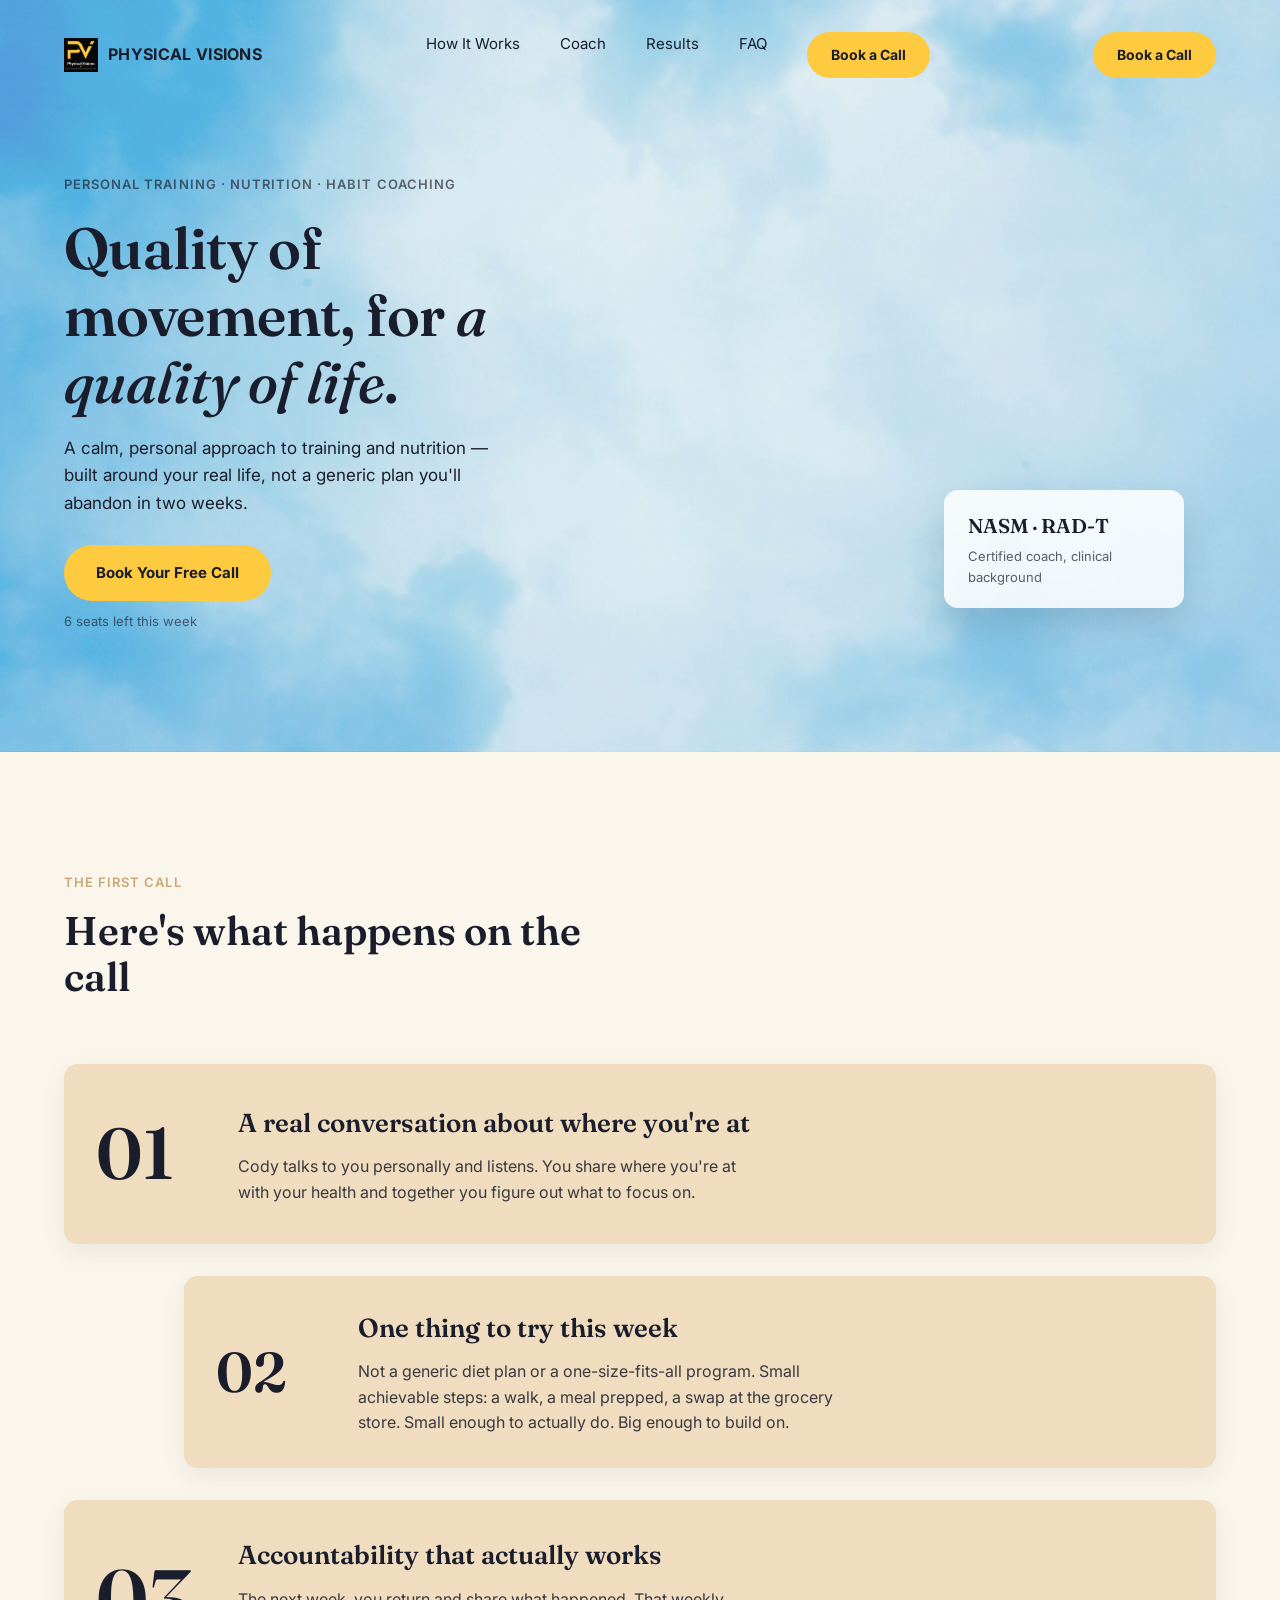
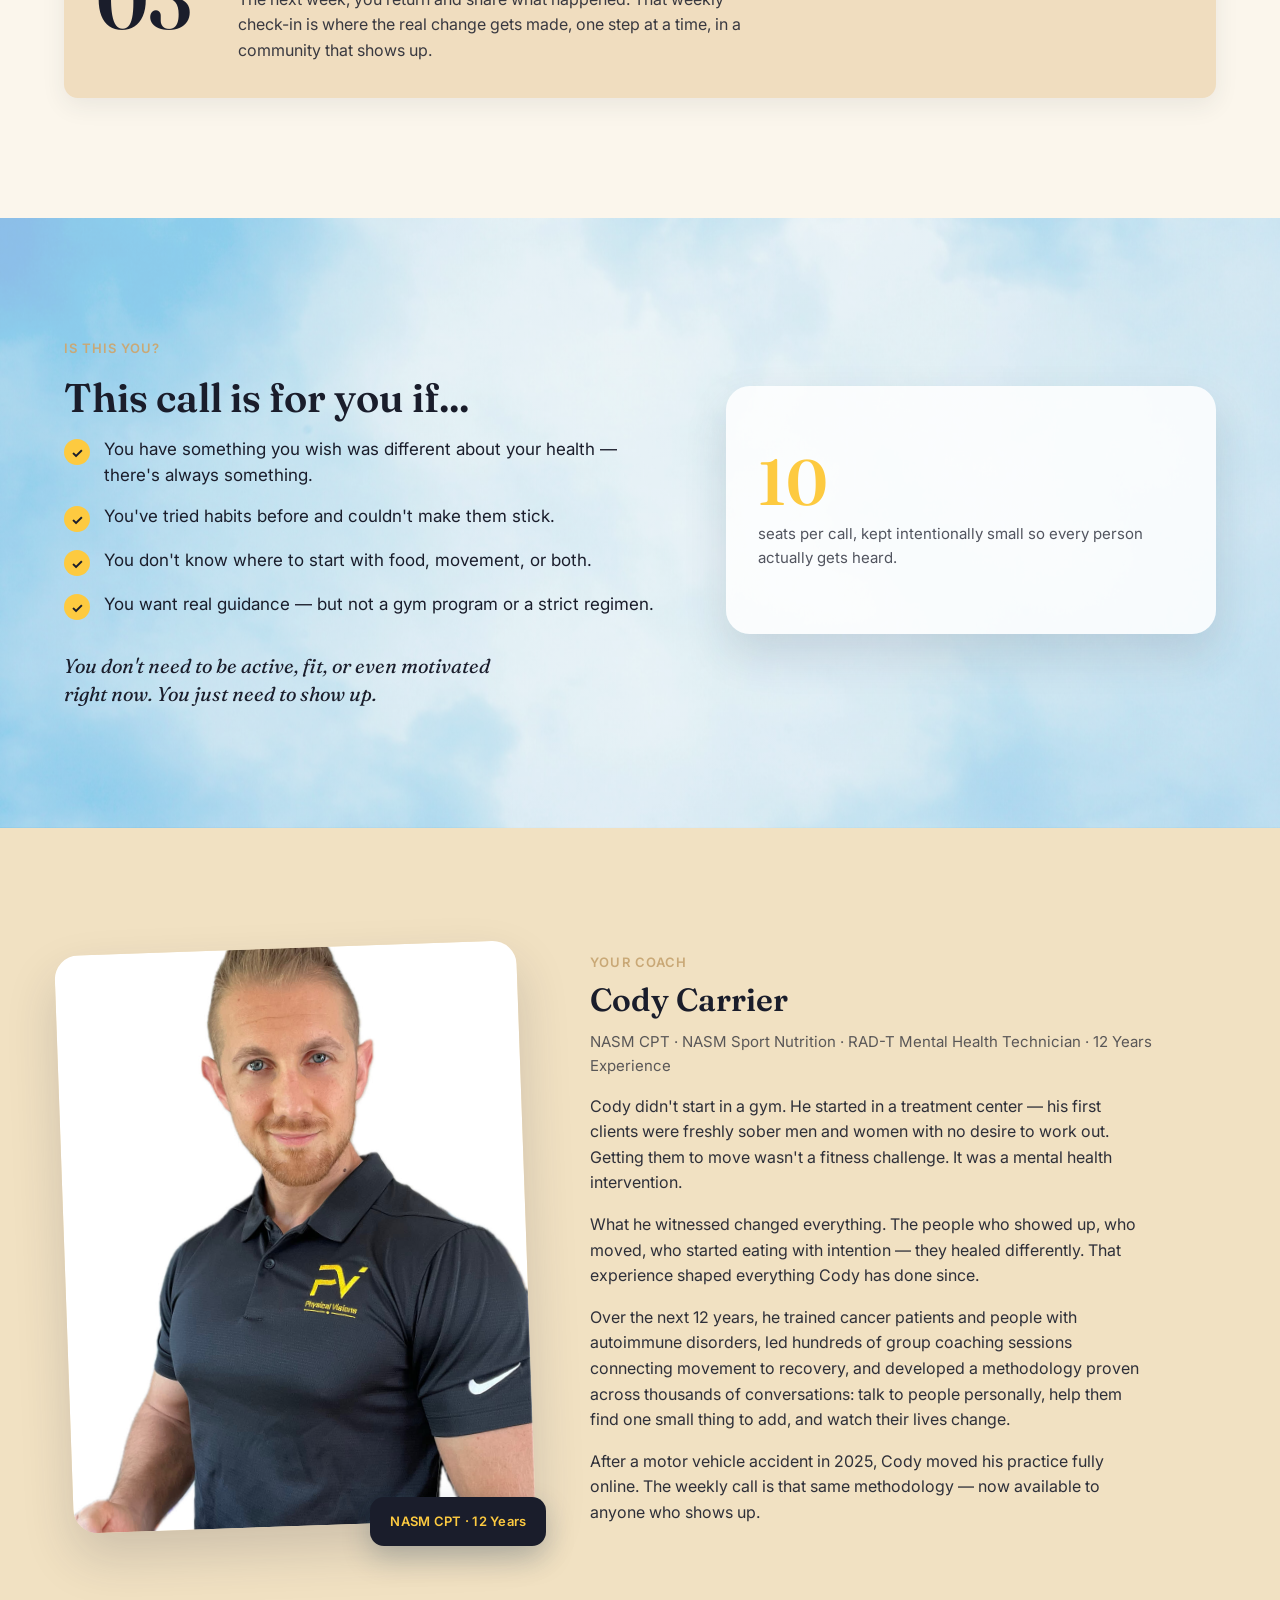
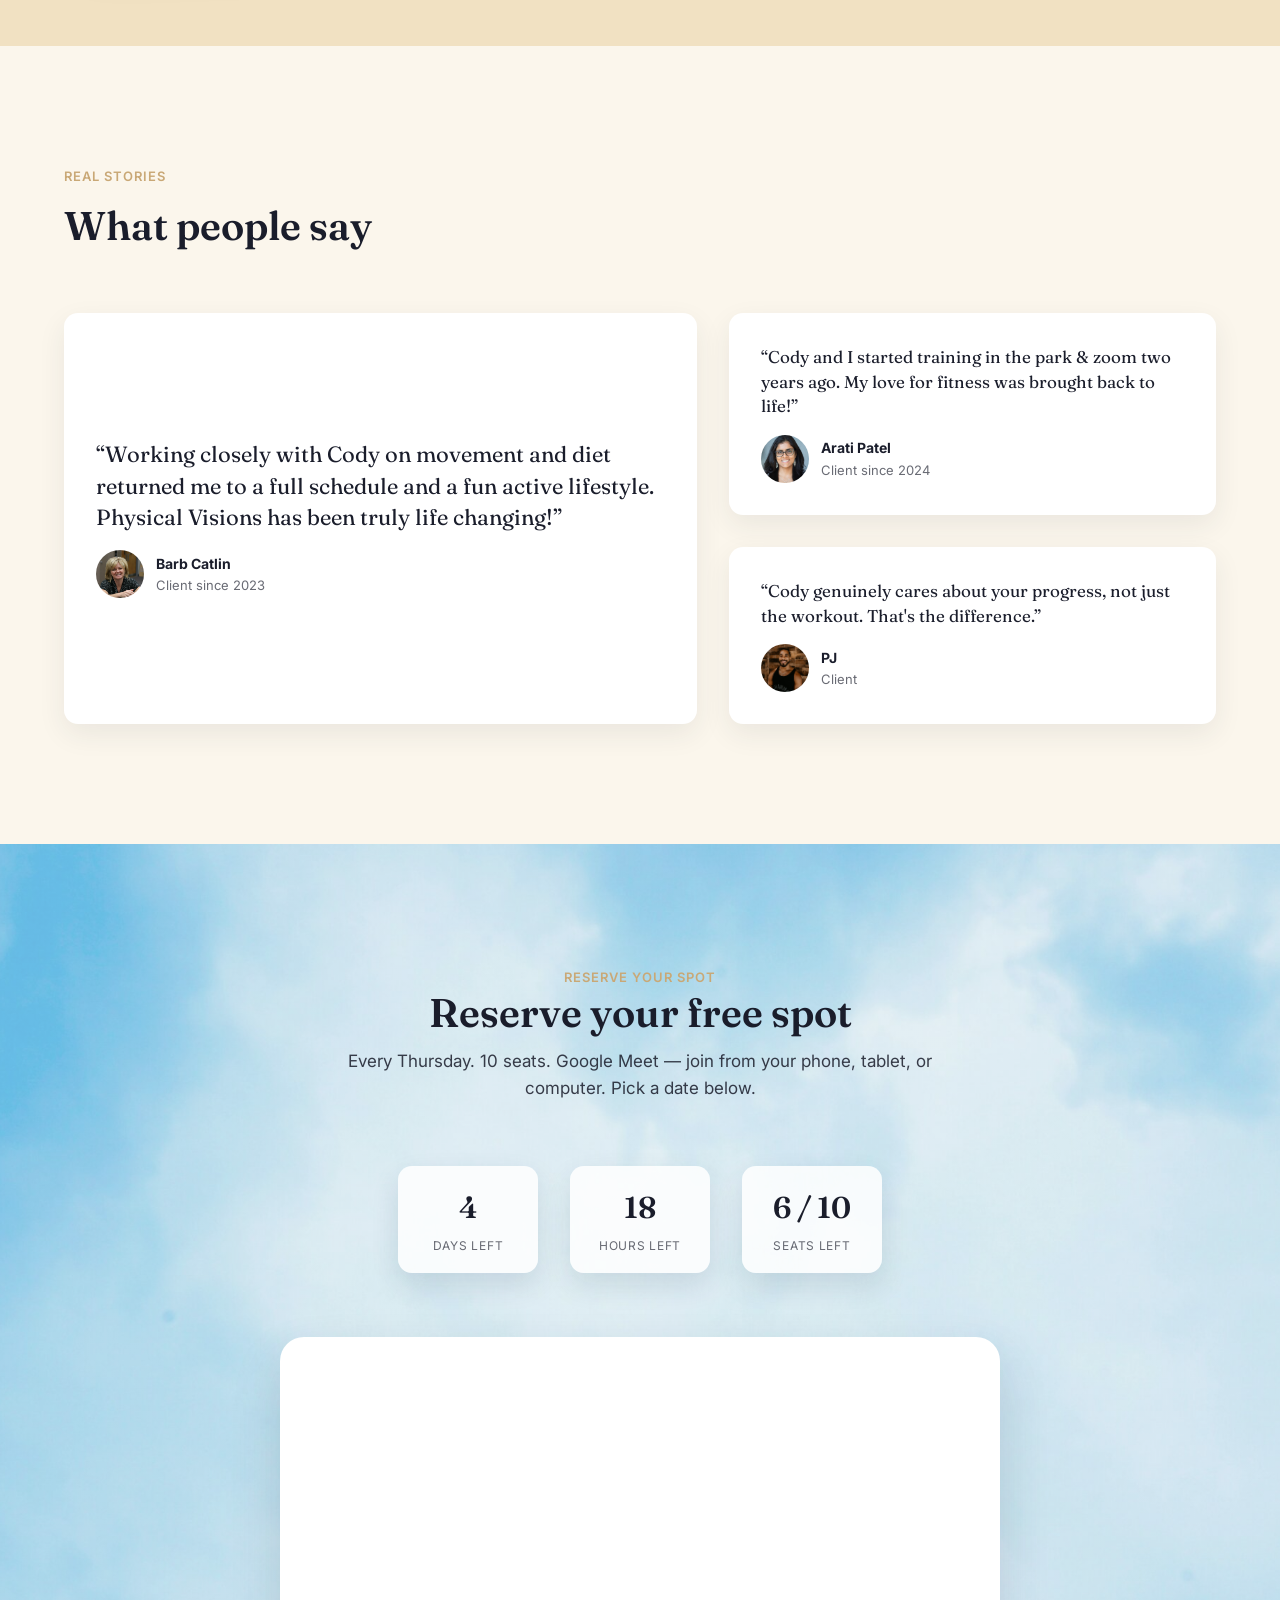
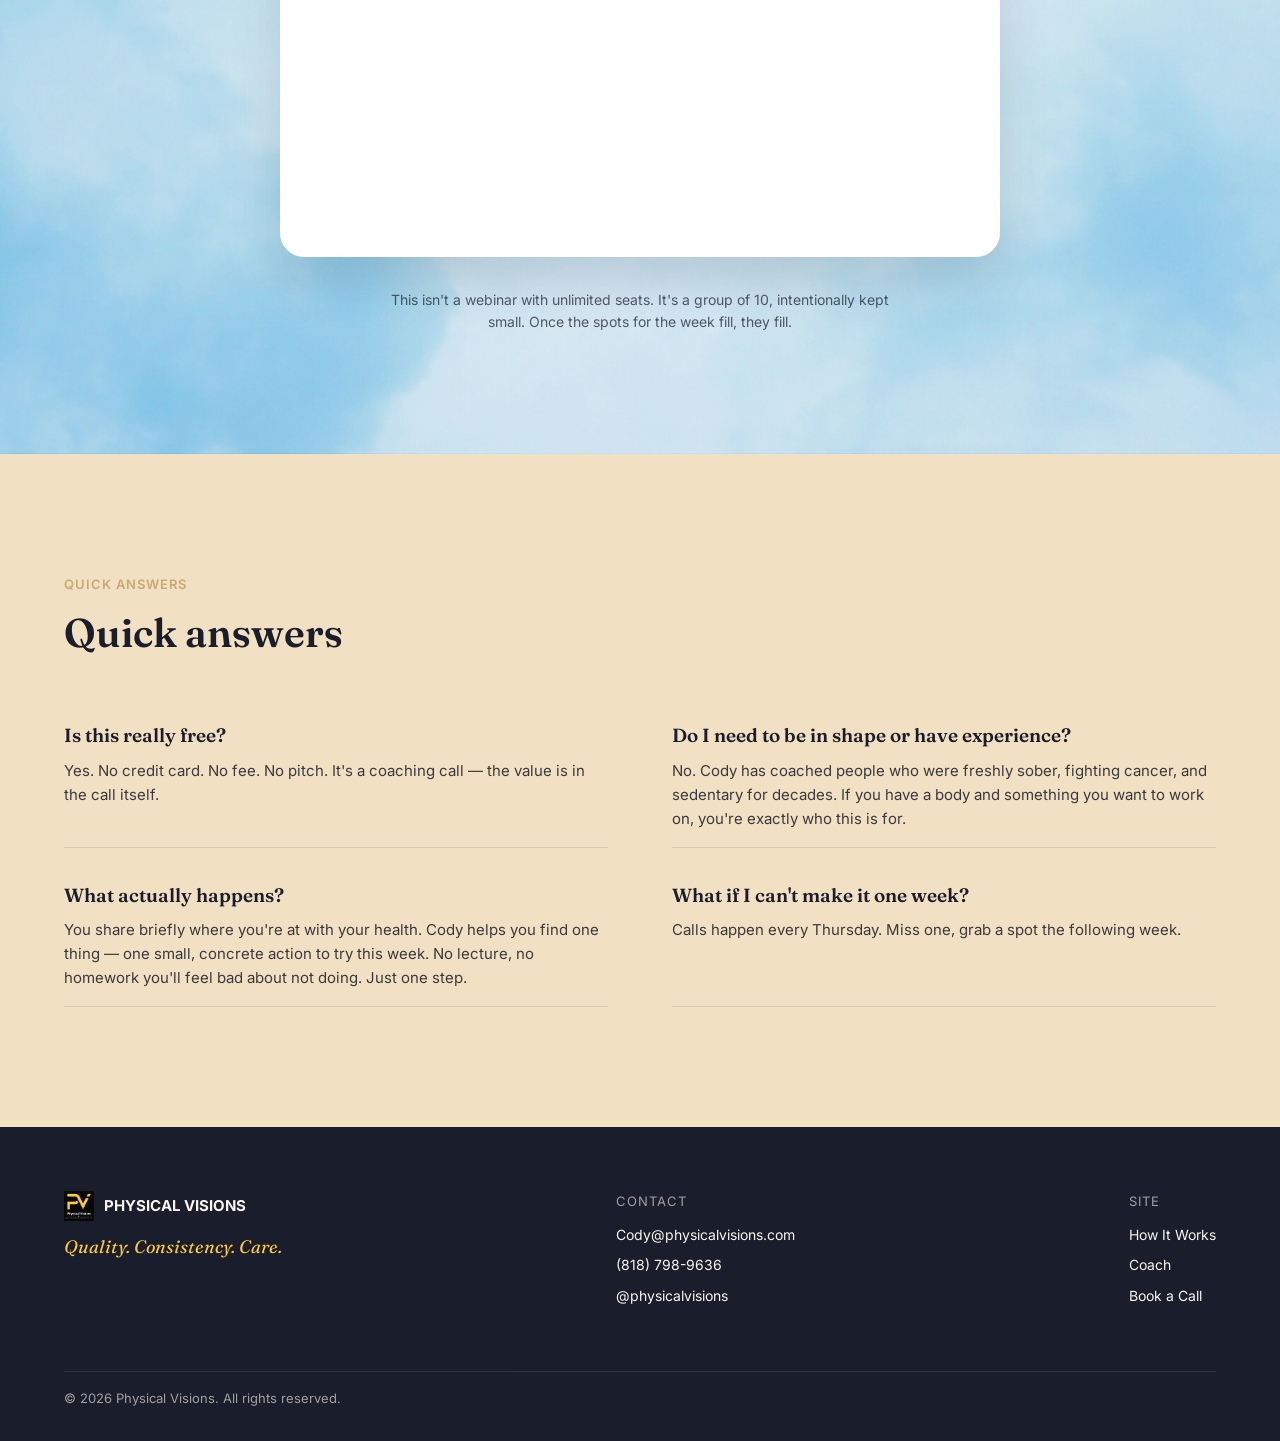
==== index.html @ a9324b0e "Initial commit: Home page for Physical Visions static rebuild Static HTML/CSS/JS, no build tools. Ho" ====
<!DOCTYPE html>
<html lang="en">
<head>
  <meta charset="UTF-8" />
  <meta name="viewport" content="width=device-width, initial-scale=1.0" />
  <title>Physical Visions | Personal Training, Nutrition &amp; Habit Coaching</title>
  <meta name="description" content="A calm, personal approach to training and nutrition with Cody Carrier, NASM-certified coach. Book a free coaching call — 10 seats, every Thursday." />
  <link rel="stylesheet" href="styles.css" />
  <link rel="icon" href="assets/pv-logo.png" />
  <link rel="preconnect" href="https://fonts.googleapis.com" />
  <link rel="preconnect" href="https://fonts.gstatic.com" crossorigin />
  <link href="https://fonts.googleapis.com/css2?family=Fraunces:ital,opsz,wght@0,9..144,300..700;1,9..144,300..700&family=Inter:wght@400;500;600;700&display=swap" rel="stylesheet" />
</head>
<body>

  <!-- =========================================================
       SKY — full-bleed cloud background behind nav + hero
       ========================================================= -->
  <div class="sky">

    <nav class="nav">
      <div class="nav-logo">
        <img src="assets/pv-logo.png" alt="Physical Visions" />
        <span class="nav-logo-word">PHYSICAL VISIONS</span>
      </div>
      <div class="nav-links" id="nav-links">
        <a href="#how-it-works">How It Works</a>
        <a href="#coach">Coach</a>
        <a href="#results">Results</a>
        <a href="#faq">FAQ</a>
        <a href="#booking" class="btn btn-sm nav-links-cta">Book a Call</a>
      </div>
      <a href="#booking" class="btn btn-sm nav-cta-desktop">Book a Call</a>
      <button type="button" class="nav-toggle" id="nav-toggle" aria-label="Toggle menu" aria-expanded="false" aria-controls="nav-links">
        <span></span><span></span><span></span>
      </button>
    </nav>

    <header class="hero container">
      <div class="hero-copy">
        <span class="hero-label">Personal Training · Nutrition · Habit Coaching</span>
        <h1 class="hero-headline">Quality of movement, for <em>a quality of life</em>.</h1>
        <p class="hero-sub">A calm, personal approach to training and nutrition — built around your real life, not a generic plan you'll abandon in two weeks.</p>
        <div class="hero-cta-row">
          <a href="#booking" class="btn">Book Your Free Call</a>
          <span class="hero-trust"><span data-seats-left>6</span> seats left this week</span>
        </div>
      </div>

      <div class="credential-chip">
        <span class="credential-chip-title">NASM · RAD-T</span>
        <span class="credential-chip-sub">Certified coach, clinical background</span>
      </div>
    </header>

  </div>

  <!-- =========================================================
       JOURNEY — "How It Works", grounded, no float/drift
       ========================================================= -->
  <section class="journey" id="how-it-works">
    <div class="container">
      <div class="section-header reveal">
        <span class="section-label">The First Call</span>
        <h2 class="section-heading">Here's what happens on the call</h2>
      </div>

      <div class="journey-rows">

        <div class="journey-row reveal">
          <span class="journey-number">01</span>
          <div>
            <p class="journey-row-title">A real conversation about where you're at</p>
            <p class="journey-row-body">Cody talks to you personally and listens. You share where you're at with your health and together you figure out what to focus on.</p>
          </div>
        </div>

        <div class="journey-row offset reveal">
          <span class="journey-number journey-number--md">02</span>
          <div>
            <p class="journey-row-title">One thing to try this week</p>
            <p class="journey-row-body">Not a generic diet plan or a one-size-fits-all program. Small achievable steps: a walk, a meal prepped, a swap at the grocery store. Small enough to actually do. Big enough to build on.</p>
          </div>
        </div>

        <div class="journey-row reveal">
          <span class="journey-number journey-number--lg">03</span>
          <div>
            <p class="journey-row-title">Accountability that actually works</p>
            <p class="journey-row-body">The next week, you return and share what happened. That weekly check-in is where the real change gets made, one step at a time, in a community that shows up.</p>
          </div>
        </div>

      </div>
    </div>
  </section>

  <!-- =========================================================
       WHO THIS IS FOR — asymmetric two-column, floating card
       ========================================================= -->
  <section class="who">
    <div class="container who-grid">
      <div class="reveal">
        <div class="section-header" style="margin-bottom: 0;">
          <span class="section-label">Is This You?</span>
          <h2 class="section-heading">This call is for you if...</h2>
        </div>
        <div class="who-list">
          <div class="who-item"><span class="who-check">&check;</span> You have something you wish was different about your health — there's always something.</div>
          <div class="who-item"><span class="who-check">&check;</span> You've tried habits before and couldn't make them stick.</div>
          <div class="who-item"><span class="who-check">&check;</span> You don't know where to start with food, movement, or both.</div>
          <div class="who-item"><span class="who-check">&check;</span> You want real guidance — but not a gym program or a strict regimen.</div>
        </div>
        <p class="who-closing">You don't need to be active, fit, or even motivated right now. You just need to show up.</p>
      </div>

      <div class="who-card reveal">
        <div class="who-card-number">10</div>
        <div class="who-card-label">seats per call, kept intentionally small so every person actually gets heard.</div>
      </div>
    </div>
  </section>

  <!-- =========================================================
       COACH — grounded/settled tan section
       ========================================================= -->
  <section class="coach" id="coach">
    <div class="container coach-grid">
      <div class="coach-photo-wrap reveal">
        <div class="coach-photo">
          <img src="assets/cody-photo.jpg" alt="Cody Carrier, founder of Physical Visions" />
        </div>
        <div class="coach-credential-tag">NASM CPT · 12 Years</div>
      </div>

      <div class="reveal">
        <span class="section-label">Your Coach</span>
        <h3 class="coach-name">Cody Carrier</h3>
        <p class="coach-title">NASM CPT · NASM Sport Nutrition · RAD-T Mental Health Technician · 12 Years Experience</p>
        <div class="coach-bio">
          <p>Cody didn't start in a gym. He started in a treatment center — his first clients were freshly sober men and women with no desire to work out. Getting them to move wasn't a fitness challenge. It was a mental health intervention.</p>
          <p>What he witnessed changed everything. The people who showed up, who moved, who started eating with intention — they healed differently. That experience shaped everything Cody has done since.</p>
          <p>Over the next 12 years, he trained cancer patients and people with autoimmune disorders, led hundreds of group coaching sessions connecting movement to recovery, and developed a methodology proven across thousands of conversations: talk to people personally, help them find one small thing to add, and watch their lives change.</p>
          <p>After a motor vehicle accident in 2025, Cody moved his practice fully online. The weekly call is that same methodology — now available to anyone who shows up.</p>
        </div>
      </div>
    </div>
  </section>

  <!-- =========================================================
       TESTIMONIALS — one featured + two stacked
       ========================================================= -->
  <section class="testimonials" id="results">
    <div class="container">
      <div class="section-header reveal">
        <span class="section-label">Real Stories</span>
        <h2 class="section-heading">What people say</h2>
      </div>

      <div class="testimonial-grid">
        <div class="testimonial-card testimonial-featured reveal">
          <p class="testimonial-quote">&ldquo;Working closely with Cody on movement and diet returned me to a full schedule and a fun active lifestyle. Physical Visions has been truly life changing!&rdquo;</p>
          <div class="testimonial-person">
            <img src="assets/testimonial-barb.jpg" alt="Barb Catlin" />
            <div>
              <div class="testimonial-name">Barb Catlin</div>
              <div class="testimonial-context">Client since 2023</div>
            </div>
          </div>
        </div>

        <div class="testimonial-stack">
          <div class="testimonial-card reveal">
            <p class="testimonial-quote">&ldquo;Cody and I started training in the park &amp; zoom two years ago. My love for fitness was brought back to life!&rdquo;</p>
            <div class="testimonial-person">
              <img src="assets/testimonial-arati.jpg" alt="Arati Patel" />
              <div>
                <div class="testimonial-name">Arati Patel</div>
                <div class="testimonial-context">Client since 2024</div>
              </div>
            </div>
          </div>

          <div class="testimonial-card reveal">
            <p class="testimonial-quote">&ldquo;Cody genuinely cares about your progress, not just the workout. That's the difference.&rdquo;</p>
            <div class="testimonial-person">
              <img src="assets/testimonial-pj.jpg" alt="PJ" />
              <div>
                <div class="testimonial-name">PJ</div>
                <div class="testimonial-context">Client</div>
              </div>
            </div>
          </div>
        </div>
      </div>
    </div>
  </section>

  <!-- =========================================================
       BOOKING — cloud section, countdown + seats + GHL widget
       ========================================================= -->
  <section class="booking" id="booking">
    <div class="container">
      <div class="booking-header reveal">
        <span class="section-label">Reserve Your Spot</span>
        <h2 class="section-heading">Reserve your free spot</h2>
        <p class="booking-intro">Every Thursday. 10 seats. Google Meet — join from your phone, tablet, or computer. Pick a date below.</p>
      </div>

      <div class="urgency-row reveal">
        <div class="urgency-card">
          <div class="urgency-number" data-countdown-days>—</div>
          <div class="urgency-label">Days Left</div>
        </div>
        <div class="urgency-card">
          <div class="urgency-number" data-countdown-hours>—</div>
          <div class="urgency-label">Hours Left</div>
        </div>
        <div class="urgency-card">
          <div class="urgency-number"><span data-seats-left>6</span> / 10</div>
          <div class="urgency-label">Seats Left</div>
        </div>
      </div>

      <div class="booking-widget reveal">
        <iframe src="https://link.martechla.com/widget/booking/6GK8R8UNQwHmLOpPVCyv" title="Reserve your free coaching call" style="width: 100%; border: none; overflow: hidden;" scrolling="no" id="6GK8R8UNQwHmLOpPVCyv_1781739598770"></iframe>
        <script src="https://link.martechla.com/js/form_embed.js" type="text/javascript"></script>
      </div>

      <p class="booking-note">This isn't a webinar with unlimited seats. It's a group of 10, intentionally kept small. Once the spots for the week fill, they fill.</p>
    </div>
  </section>

  <!-- =========================================================
       FAQ — side-by-side grid, not an accordion
       ========================================================= -->
  <section class="faq" id="faq">
    <div class="container">
      <div class="section-header reveal">
        <span class="section-label">Quick Answers</span>
        <h2 class="section-heading">Quick answers</h2>
      </div>

      <div class="faq-grid">
        <div class="faq-item reveal">
          <p class="faq-q">Is this really free?</p>
          <p class="faq-a">Yes. No credit card. No fee. No pitch. It's a coaching call — the value is in the call itself.</p>
        </div>
        <div class="faq-item reveal">
          <p class="faq-q">Do I need to be in shape or have experience?</p>
          <p class="faq-a">No. Cody has coached people who were freshly sober, fighting cancer, and sedentary for decades. If you have a body and something you want to work on, you're exactly who this is for.</p>
        </div>
        <div class="faq-item reveal">
          <p class="faq-q">What actually happens?</p>
          <p class="faq-a">You share briefly where you're at with your health. Cody helps you find one thing — one small, concrete action to try this week. No lecture, no homework you'll feel bad about not doing. Just one step.</p>
        </div>
        <div class="faq-item reveal">
          <p class="faq-q">What if I can't make it one week?</p>
          <p class="faq-a">Calls happen every Thursday. Miss one, grab a spot the following week.</p>
        </div>
      </div>
    </div>
  </section>

  <!-- =========================================================
       FOOTER
       ========================================================= -->
  <footer class="footer">
    <div class="container">
      <div class="footer-top">
        <div>
          <div class="footer-brand">
            <img src="assets/pv-logo.png" alt="Physical Visions" />
            <span class="footer-brand-word">PHYSICAL VISIONS</span>
          </div>
          <p class="footer-tagline">Quality. Consistency. Care.</p>
        </div>

        <div>
          <p class="footer-col-title">Contact</p>
          <div class="footer-links">
            <a href="mailto:Cody@physicalvisions.com">Cody@physicalvisions.com</a>
            <a href="tel:+18187989636">(818) 798-9636</a>
            <a href="https://instagram.com/physicalvisions" target="_blank" rel="noopener">@physicalvisions</a>
          </div>
        </div>

        <div>
          <p class="footer-col-title">Site</p>
          <div class="footer-links">
            <a href="#how-it-works">How It Works</a>
            <a href="#coach">Coach</a>
            <a href="#booking">Book a Call</a>
          </div>
        </div>
      </div>

      <div class="footer-bottom">
        <span>&copy; 2026 Physical Visions. All rights reserved.</span>
      </div>
    </div>
  </footer>

  <script src="script.js"></script>
</body>
</html>
---- styles.css ----
/* =========================================================
   Physical Visions — Home Page
   Design system: gold accent, cream/cloud floating sections,
   warm tan "grounded" sections for settled moments.
   No build step — nudge the variables below and save.
   ========================================================= */

/* -------------------------
   CSS Custom Properties
   ------------------------- */
:root {
  /* Locked accent — the one saturated color in the whole system */
  --gold: #FDCA40;

  /* Base surfaces */
  --cream: #FBF6EC;          /* default warm background under the cloud sections */
  --dark-text: #1A1D2B;      /* text ONLY — never a section background */

  /* Grounded / settled section — warm tan counterpoint to the floating cloud sections */
  --tan-section: #F1E1C2;
  --card-tan: #F0DDBF;
  --card-tan-dark: #C9A876;

  /* Cloud / sky */
  --sky-light: #8FD3F4;
  --sky-deep: #2E9CDB;

  /* Type */
  --font-headline: 'Fraunces', Georgia, serif;
  --font-body: 'Inter', Helvetica, Arial, sans-serif;

  /* Spacing + radius */
  --space-xs: 8px;
  --space-sm: 16px;
  --space-md: 32px;
  --space-lg: 64px;
  --space-xl: 120px;
  --radius-sm: 6px;
  --radius-md: 14px;
  --radius-lg: 24px;
  --radius-pill: 100px;
}

/* -------------------------
   Reset & Base
   ------------------------- */
*, *::before, *::after {
  box-sizing: border-box;
  margin: 0;
  padding: 0;
}

html { scroll-behavior: smooth; }

body {
  font-family: var(--font-body);
  font-size: 1rem;
  line-height: 1.6;
  color: var(--dark-text);
  background: var(--cream);
  -webkit-font-smoothing: antialiased;
  overflow-x: hidden;
}

img { display: block; max-width: 100%; height: auto; }
a { color: inherit; text-decoration: none; }
ul { list-style: none; }

.container {
  width: 100%;
  max-width: 1280px;
  margin: 0 auto;
  padding: 0 64px;
}

/* =========================================================
   MOTION
   Clouds drift continuously; floating elements bob gently;
   grounded sections stay completely still by design — that
   stillness is the point, not an oversight. Content fades in
   on scroll via the .reveal class (see script.js).
   ========================================================= */
@keyframes cloud-drift {
  0%   { background-position: 0% center; }
  100% { background-position: 100% center; }
}

@keyframes gentle-float {
  0%, 100% { transform: translateY(0px); }
  50%      { transform: translateY(-6px); }
}

.reveal {
  opacity: 0;
  transform: translateY(24px);
  transition: opacity 0.7s ease, transform 0.7s ease;
}

.reveal.in-view {
  opacity: 1;
  transform: translateY(0);
}

@media (prefers-reduced-motion: reduce) {
  * { animation: none !important; transition: none !important; }
  .reveal { opacity: 1; transform: none; }
}

/* =========================================================
   SKY — full-bleed cloud background behind nav + hero
   ========================================================= */
.sky {
  position: relative;
  background:
    linear-gradient(rgba(255, 255, 255, 0.32), rgba(255, 255, 255, 0.32)),
    url('assets/clouds-bg.jpg');
  background-size: 200% auto, cover;
  background-position: 0% center, center;
  animation: cloud-drift 60s ease-in-out infinite alternate;
}

/* -------------------------
   Nav
   ------------------------- */
.nav {
  display: flex;
  align-items: center;
  justify-content: space-between;
  padding: var(--space-md) 64px;
}

.nav-logo {
  display: flex;
  align-items: center;
  gap: 10px;
}

.nav-logo img {
  height: 34px;
  width: auto;
}

.nav-logo-word {
  font-family: var(--font-body);
  font-weight: 700;
  font-size: 16px;
  letter-spacing: 0.02em;
}

.nav-links {
  display: flex;
  gap: 40px;
  font-size: 15px;
}

.nav-links a:hover { opacity: 0.7; }

.nav-links-cta { display: none; }

.nav-toggle {
  display: none;
  flex-direction: column;
  justify-content: center;
  gap: 5px;
  width: 40px;
  height: 40px;
  background: none;
  border: none;
  cursor: pointer;
}

.nav-toggle span {
  display: block;
  width: 22px;
  height: 2px;
  background: var(--dark-text);
  margin: 0 auto;
  transition: transform 0.2s ease, opacity 0.2s ease;
}

.nav-toggle.open span:nth-child(1) { transform: translateY(7px) rotate(45deg); }
.nav-toggle.open span:nth-child(2) { opacity: 0; }
.nav-toggle.open span:nth-child(3) { transform: translateY(-7px) rotate(-45deg); }

/* -------------------------
   Buttons
   ------------------------- */
.btn {
  display: inline-flex;
  align-items: center;
  justify-content: center;
  font-family: var(--font-body);
  font-weight: 700;
  font-size: 15px;
  padding: 16px 32px;
  border-radius: var(--radius-pill);
  background: var(--gold);
  color: var(--dark-text);
  border: none;
  cursor: pointer;
  transition: transform 0.2s ease, box-shadow 0.2s ease;
}

.btn:hover {
  transform: translateY(-2px);
  box-shadow: 0 10px 24px rgba(253, 202, 64, 0.35);
}

.btn-sm {
  padding: 12px 24px;
  font-size: 14px;
}

.btn-outline {
  background: transparent;
  border: 2px solid var(--dark-text);
  color: var(--dark-text);
}

.btn-outline:hover {
  box-shadow: none;
  background: var(--dark-text);
  color: var(--tan-section);
}

/* -------------------------
   Hero
   ------------------------- */
.hero {
  display: flex;
  align-items: flex-start;
  padding: 24px 0 var(--space-xl);
  position: relative;
  min-height: 560px;
}

.hero-copy {
  display: flex;
  flex-direction: column;
  align-items: flex-start;
  gap: 20px;
  width: 100%;
  max-width: 560px;
  padding: 40px 0 0 64px;
}

.hero-label {
  font-family: var(--font-body);
  font-weight: 600;
  font-size: 13px;
  letter-spacing: 0.08em;
  text-transform: uppercase;
  color: var(--dark-text);
  opacity: 0.65;
}

.hero-headline {
  font-family: var(--font-headline);
  font-optical-sizing: auto;
  font-weight: 600;
  font-size: 58px;
  line-height: 1.15;
  letter-spacing: -0.01em;
  color: var(--dark-text);
}

.hero-headline em {
  font-style: italic;
  font-weight: 500;
}

.hero-sub {
  font-family: var(--font-body);
  font-size: 17px;
  line-height: 1.6;
  color: var(--dark-text);
  max-width: 460px;
}

.hero-cta-row {
  display: flex;
  flex-direction: column;
  gap: 10px;
  padding-top: 8px;
}

.hero-trust {
  font-family: var(--font-body);
  font-size: 13px;
  color: var(--dark-text);
  opacity: 0.65;
}

.credential-chip {
  position: absolute;
  top: 380px;
  right: 96px;
  display: flex;
  flex-direction: column;
  gap: 4px;
  padding: 20px 24px;
  border-radius: var(--radius-md);
  background: rgba(255, 255, 255, 0.85);
  box-shadow: 0 16px 34px rgba(20, 50, 80, 0.16);
  width: 240px;
  animation: gentle-float 5s ease-in-out infinite;
}

.credential-chip-title {
  font-family: var(--font-headline);
  font-weight: 600;
  font-size: 20px;
  color: var(--dark-text);
}

.credential-chip-sub {
  font-family: var(--font-body);
  font-size: 13px;
  color: var(--dark-text);
  opacity: 0.7;
}

/* =========================================================
   SECTION HEADER (shared pattern)
   ========================================================= */
.section-header {
  display: flex;
  flex-direction: column;
  gap: 16px;
  max-width: 560px;
  margin-bottom: var(--space-lg);
}

.section-label {
  font-family: var(--font-body);
  font-weight: 600;
  font-size: 13px;
  letter-spacing: 0.08em;
  text-transform: uppercase;
  color: var(--card-tan-dark);
}

.section-heading {
  font-family: var(--font-headline);
  font-weight: 600;
  font-size: 40px;
  line-height: 1.15;
  color: var(--dark-text);
}

/* =========================================================
   JOURNEY SECTION ("How It Works") — grounded, settled
   ========================================================= */
.journey {
  background: var(--cream);
  padding: var(--space-xl) 0;
}

.journey-rows {
  display: flex;
  flex-direction: column;
  gap: var(--space-md);
}

.journey-row {
  display: flex;
  align-items: center;
  gap: 32px;
  width: 100%;
  box-sizing: border-box;
  background: var(--card-tan);
  border-radius: var(--radius-md);
  padding: var(--space-md);
  box-shadow: 0 8px 24px rgba(42, 46, 64, 0.08);
}

.journey-row > div {
  flex: 1;
  min-width: 0;
}

.journey-row.offset {
  width: calc(100% - 120px);
  margin-left: 120px;
}

.journey-number {
  font-family: var(--font-headline);
  font-weight: 600;
  font-size: 72px;
  color: var(--dark-text);
  width: 110px;
  flex-shrink: 0;
}

.journey-number--md { font-size: 56px; }
.journey-number--lg { font-size: 84px; }

.journey-row-title {
  font-family: var(--font-headline);
  font-weight: 600;
  font-size: 26px;
  color: var(--dark-text);
  margin-bottom: 10px;
}

.journey-row-body {
  font-family: var(--font-body);
  font-size: 16px;
  line-height: 1.6;
  color: var(--dark-text);
  opacity: 0.85;
  max-width: 520px;
}

/* =========================================================
   WHO THIS IS FOR — asymmetric two-column, floating quote card
   ========================================================= */
.who {
  position: relative;
  background:
    linear-gradient(rgba(255, 255, 255, 0.55), rgba(255, 255, 255, 0.55)),
    url('assets/clouds-bg.jpg');
  background-size: 200% auto, cover;
  background-position: 0% center, center;
  animation: cloud-drift 70s ease-in-out infinite alternate;
  padding: var(--space-xl) 0;
}

.who-grid {
  display: grid;
  grid-template-columns: 1.1fr 0.9fr;
  gap: var(--space-lg);
  align-items: start;
}

.who-list {
  display: flex;
  flex-direction: column;
  gap: var(--space-sm);
  margin-top: var(--space-sm);
}

.who-item {
  display: flex;
  align-items: flex-start;
  gap: 14px;
  font-size: 17px;
  line-height: 1.5;
}

.who-check {
  flex-shrink: 0;
  width: 26px;
  height: 26px;
  border-radius: 50%;
  background: var(--gold);
  color: var(--dark-text);
  display: flex;
  align-items: center;
  justify-content: center;
  font-weight: 700;
  font-size: 14px;
  margin-top: 2px;
}

.who-closing {
  margin-top: var(--space-md);
  font-family: var(--font-headline);
  font-style: italic;
  font-size: 20px;
  line-height: 1.4;
  max-width: 460px;
}

.who-card {
  background: rgba(255, 255, 255, 0.85);
  border-radius: var(--radius-lg);
  padding: var(--space-lg) var(--space-md);
  box-shadow: 0 20px 44px rgba(20, 50, 80, 0.14);
  animation: gentle-float 6s ease-in-out infinite;
  margin-top: 48px;
}

.who-card-number {
  font-family: var(--font-headline);
  font-size: 64px;
  font-weight: 600;
  color: var(--gold);
  line-height: 1;
}

.who-card-label {
  font-size: 15px;
  margin-top: 8px;
  opacity: 0.75;
}

/* =========================================================
   COACH — grounded/settled tan section, asymmetric photo
   ========================================================= */
.coach {
  background: var(--tan-section);
  padding: var(--space-xl) 0;
}

.coach-grid {
  display: grid;
  grid-template-columns: 0.85fr 1.15fr;
  gap: var(--space-lg);
  align-items: center;
}

.coach-photo-wrap {
  position: relative;
}

.coach-photo {
  border-radius: var(--radius-lg);
  overflow: hidden;
  box-shadow: 0 24px 50px rgba(42, 46, 64, 0.18);
  transform: rotate(-2deg);
}

.coach-photo img {
  width: 100%;
  aspect-ratio: 4 / 5;
  object-fit: cover;
}

.coach-credential-tag {
  position: absolute;
  bottom: -20px;
  right: -20px;
  background: var(--dark-text);
  color: var(--gold);
  padding: 14px 20px;
  border-radius: var(--radius-md);
  font-size: 13px;
  font-weight: 600;
  letter-spacing: 0.02em;
  box-shadow: 0 12px 28px rgba(20, 50, 80, 0.25);
}

.coach-name {
  font-family: var(--font-headline);
  font-weight: 600;
  font-size: 32px;
  margin-bottom: 4px;
}

.coach-title {
  font-size: 15px;
  opacity: 0.7;
  margin-bottom: var(--space-sm);
}

.coach-bio p {
  margin-bottom: 16px;
  max-width: 560px;
  opacity: 0.9;
}

.coach-bio p:last-child { margin-bottom: 0; }

/* =========================================================
   TESTIMONIALS — asymmetric, one featured + two stacked
   ========================================================= */
.testimonials {
  background: var(--cream);
  padding: var(--space-xl) 0;
}

.testimonial-grid {
  display: grid;
  grid-template-columns: 1.3fr 1fr;
  gap: var(--space-md);
}

.testimonial-card {
  background: #fff;
  border-radius: var(--radius-md);
  padding: var(--space-md);
  box-shadow: 0 10px 28px rgba(42, 46, 64, 0.08);
  display: flex;
  flex-direction: column;
  gap: 16px;
}

.testimonial-featured {
  padding: var(--space-lg) var(--space-md);
  justify-content: center;
}

.testimonial-stack {
  display: flex;
  flex-direction: column;
  gap: var(--space-md);
}

.testimonial-quote {
  font-family: var(--font-headline);
  font-size: 22px;
  line-height: 1.45;
  color: var(--dark-text);
}

.testimonial-stack .testimonial-quote {
  font-size: 17px;
}

.testimonial-person {
  display: flex;
  align-items: center;
  gap: 12px;
}

.testimonial-person img {
  width: 48px;
  height: 48px;
  border-radius: 50%;
  object-fit: cover;
}

.testimonial-name {
  font-weight: 700;
  font-size: 14px;
}

.testimonial-context {
  font-size: 13px;
  opacity: 0.65;
}

/* =========================================================
   BOOKING — cloud section, countdown + seats + GHL widget
   ========================================================= */
.booking {
  position: relative;
  background:
    linear-gradient(rgba(255, 255, 255, 0.4), rgba(255, 255, 255, 0.4)),
    url('assets/clouds-bg.jpg');
  background-size: 200% auto, cover;
  background-position: 0% center, center;
  animation: cloud-drift 80s ease-in-out infinite alternate;
  padding: var(--space-xl) 0;
}

.booking-header {
  text-align: center;
  max-width: 640px;
  margin: 0 auto var(--space-lg);
}

.booking-header .section-label { justify-content: center; }

.booking-intro {
  font-size: 17px;
  opacity: 0.85;
  margin-top: 12px;
}

.urgency-row {
  display: flex;
  justify-content: center;
  gap: var(--space-md);
  flex-wrap: wrap;
  margin-bottom: var(--space-lg);
}

.urgency-card {
  background: rgba(255, 255, 255, 0.85);
  border-radius: var(--radius-md);
  padding: 18px 28px;
  text-align: center;
  min-width: 140px;
  box-shadow: 0 12px 28px rgba(20, 50, 80, 0.12);
  animation: gentle-float 5.5s ease-in-out infinite;
}

.urgency-card:nth-child(2) { animation-delay: 0.6s; }

.urgency-number {
  font-family: var(--font-headline);
  font-weight: 600;
  font-size: 30px;
  color: var(--dark-text);
}

.urgency-label {
  font-size: 12px;
  letter-spacing: 0.06em;
  text-transform: uppercase;
  opacity: 0.65;
  margin-top: 4px;
}

.booking-widget {
  max-width: 720px;
  margin: 0 auto;
  background: #fff;
  border-radius: var(--radius-lg);
  padding: var(--space-sm);
  box-shadow: 0 24px 50px rgba(20, 50, 80, 0.16);
}

.booking-widget iframe {
  width: 100%;
  min-height: 480px;
  border: none;
}

.booking-note {
  text-align: center;
  max-width: 520px;
  margin: var(--space-md) auto 0;
  font-size: 14px;
  opacity: 0.7;
}

/* =========================================================
   FAQ — side-by-side grid, not an accordion
   ========================================================= */
.faq {
  background: var(--tan-section);
  padding: var(--space-xl) 0;
}

.faq-grid {
  display: grid;
  grid-template-columns: 1fr 1fr;
  gap: var(--space-md) var(--space-lg);
}

.faq-item {
  padding-bottom: var(--space-sm);
  border-bottom: 1px solid rgba(26, 29, 43, 0.12);
}

.faq-q {
  font-family: var(--font-headline);
  font-weight: 600;
  font-size: 19px;
  margin-bottom: 8px;
}

.faq-a {
  font-size: 15px;
  opacity: 0.85;
}

/* =========================================================
   FOOTER
   ========================================================= */
.footer {
  background: var(--dark-text);
  color: var(--cream);
  padding: var(--space-lg) 0 var(--space-md);
}

.footer-top {
  display: flex;
  justify-content: space-between;
  align-items: flex-start;
  gap: var(--space-lg);
  flex-wrap: wrap;
  padding-bottom: var(--space-lg);
}

.footer-brand {
  display: flex;
  align-items: center;
  gap: 10px;
}

.footer-brand img { height: 30px; }

.footer-brand-word {
  font-weight: 700;
  font-size: 15px;
  color: var(--cream);
}

.footer-tagline {
  font-family: var(--font-headline);
  font-style: italic;
  font-size: 18px;
  color: var(--gold);
  margin-top: 12px;
}

.footer-col-title {
  font-size: 13px;
  letter-spacing: 0.08em;
  text-transform: uppercase;
  opacity: 0.6;
  margin-bottom: 12px;
}

.footer-links {
  display: flex;
  flex-direction: column;
  gap: 8px;
  font-size: 14px;
}

.footer-links a:hover { opacity: 0.7; }

.footer-bottom {
  border-top: 1px solid rgba(251, 246, 236, 0.15);
  padding-top: var(--space-sm);
  font-size: 13px;
  opacity: 0.6;
  display: flex;
  justify-content: space-between;
  flex-wrap: wrap;
  gap: 8px;
}

/* =========================================================
   RESPONSIVE
   ========================================================= */
@media (max-width: 960px) {
  .hero { flex-direction: column; }
  .hero-copy { padding: 32px 24px 0; max-width: 100%; }
  .hero-headline { font-size: 40px; }
  .credential-chip { position: static; margin: 32px 24px 0; width: auto; }

  .journey-row.offset { margin-left: 0; }
  .journey-row { flex-direction: column; align-items: flex-start; }

  .who-grid { grid-template-columns: 1fr; }
  .who-card { margin-top: var(--space-md); }

  .coach-grid { grid-template-columns: 1fr; }
  .coach-photo { max-width: 320px; margin: 0 auto; }
  .coach-credential-tag { right: 12px; bottom: -16px; }

  .testimonial-grid { grid-template-columns: 1fr; }

  .faq-grid { grid-template-columns: 1fr; }

  .container { padding: 0 24px; }
  .nav { padding: 20px 24px; position: relative; }

  .nav-cta-desktop { display: none; }
  .nav-toggle { display: flex; }

  .nav-links {
    position: absolute;
    z-index: 30;
    top: 100%;
    left: 0;
    right: 0;
    flex-direction: column;
    align-items: flex-start;
    gap: 0;
    background: var(--cream);
    box-shadow: 0 16px 30px rgba(20, 50, 80, 0.14);
    max-height: 0;
    overflow: hidden;
    transition: max-height 0.25s ease;
  }

  .nav-links.open { max-height: 480px; }

  .nav-links a {
    width: 100%;
    padding: 16px 24px;
    border-bottom: 1px solid rgba(26, 29, 43, 0.08);
  }

  .nav-links-cta {
    display: inline-flex;
    margin: 16px 24px;
    width: calc(100% - 48px);
  }
}
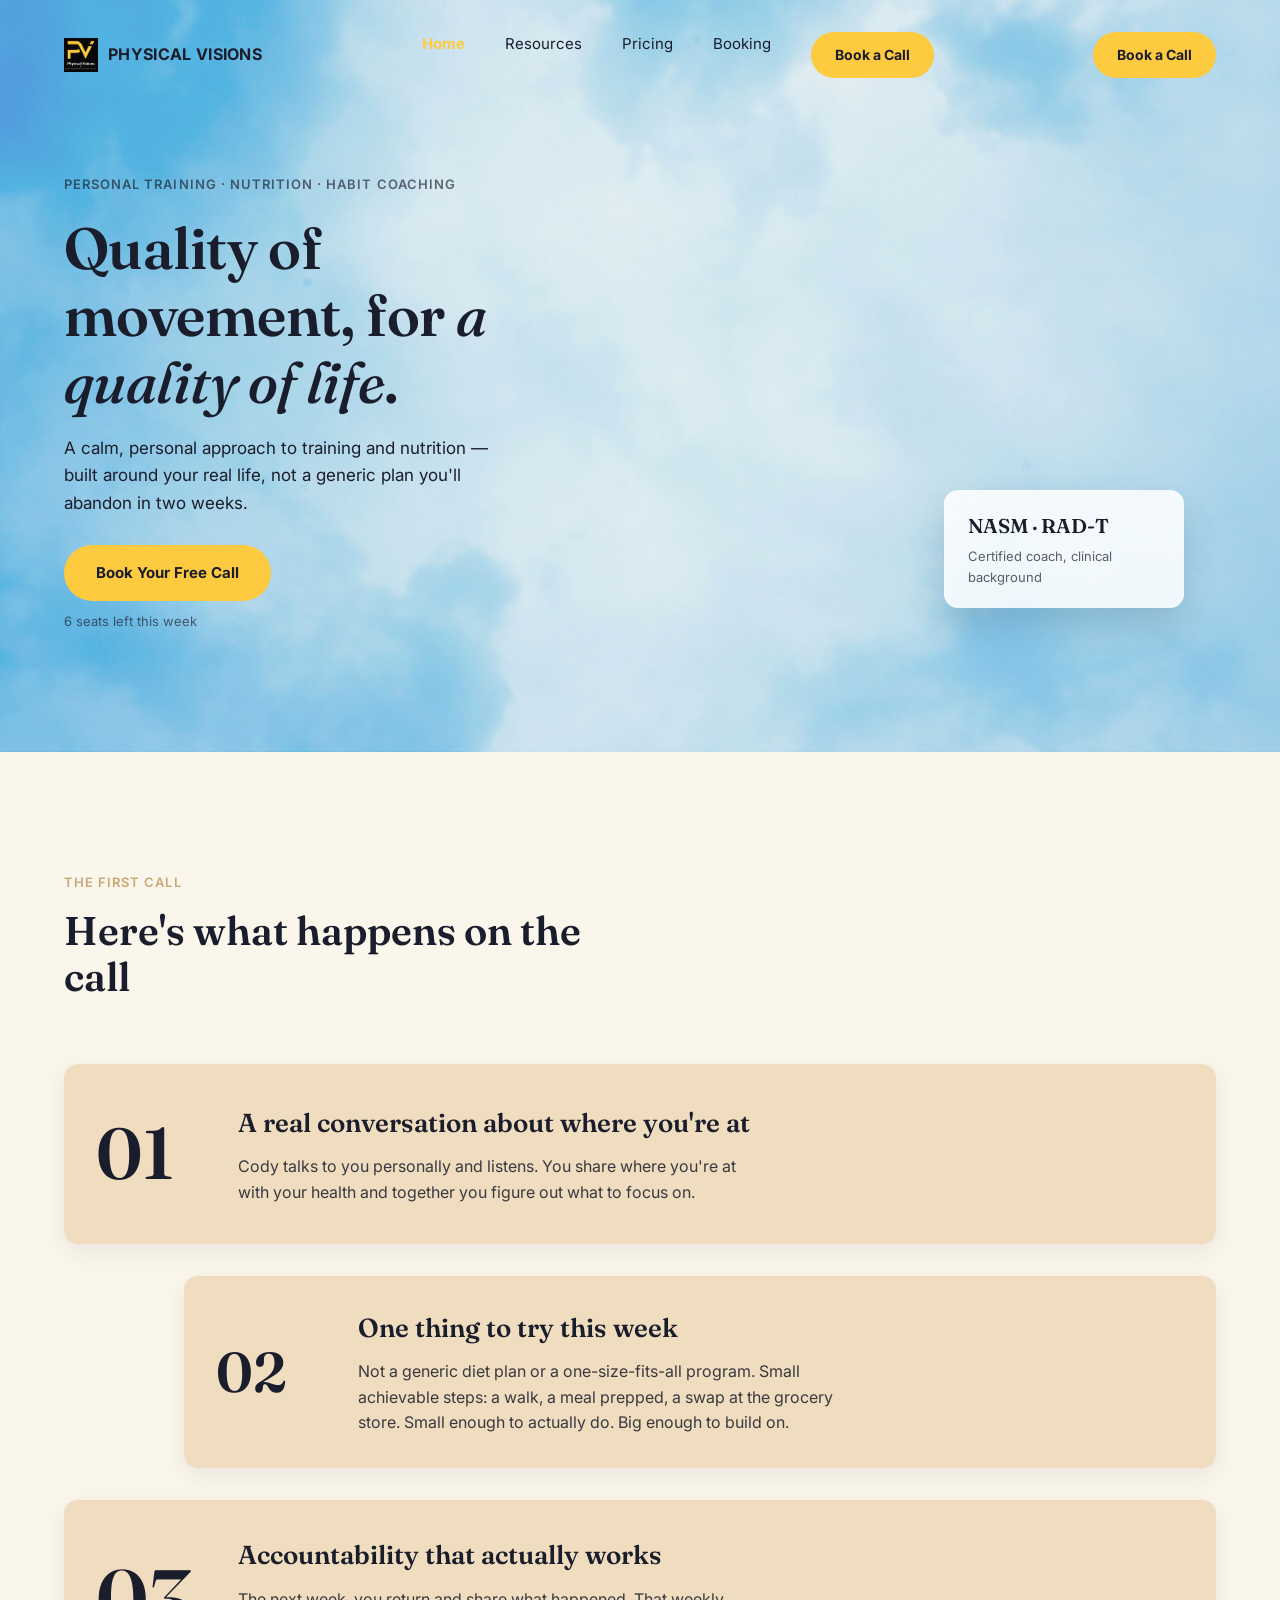
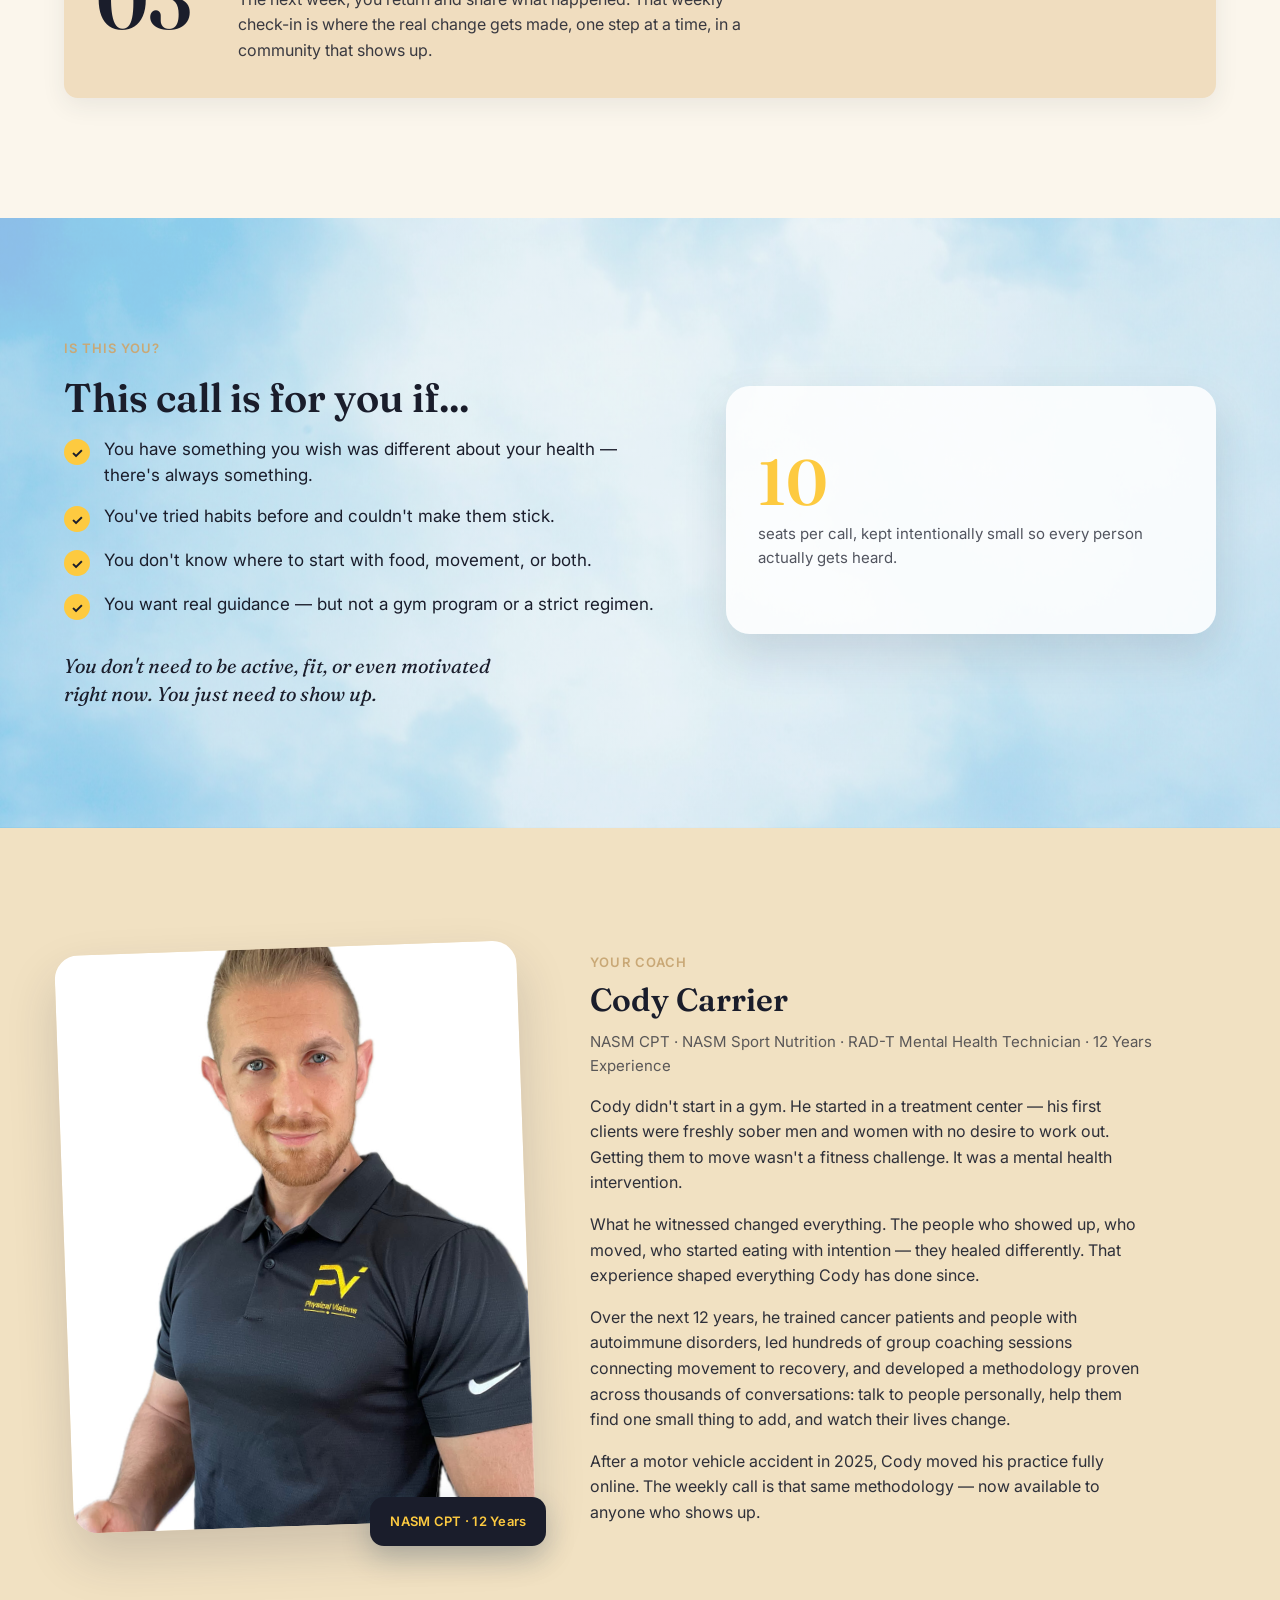
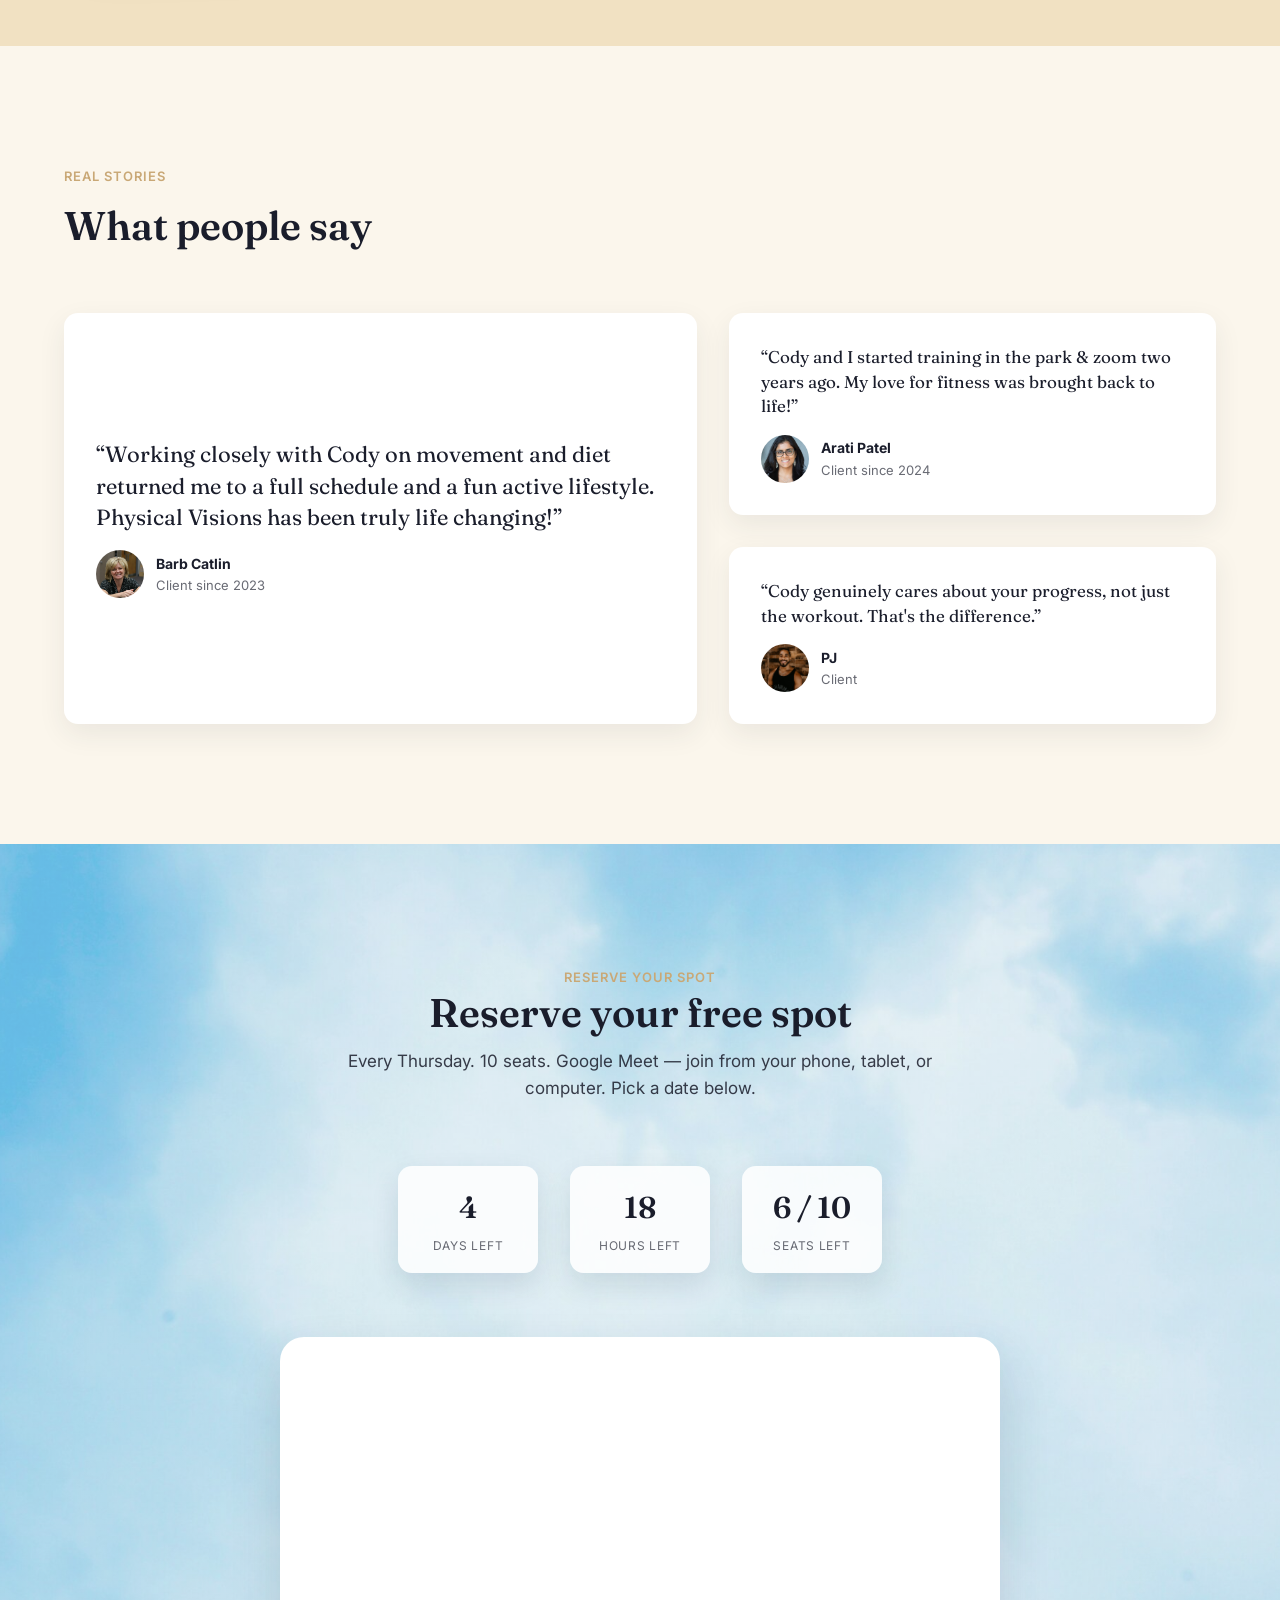
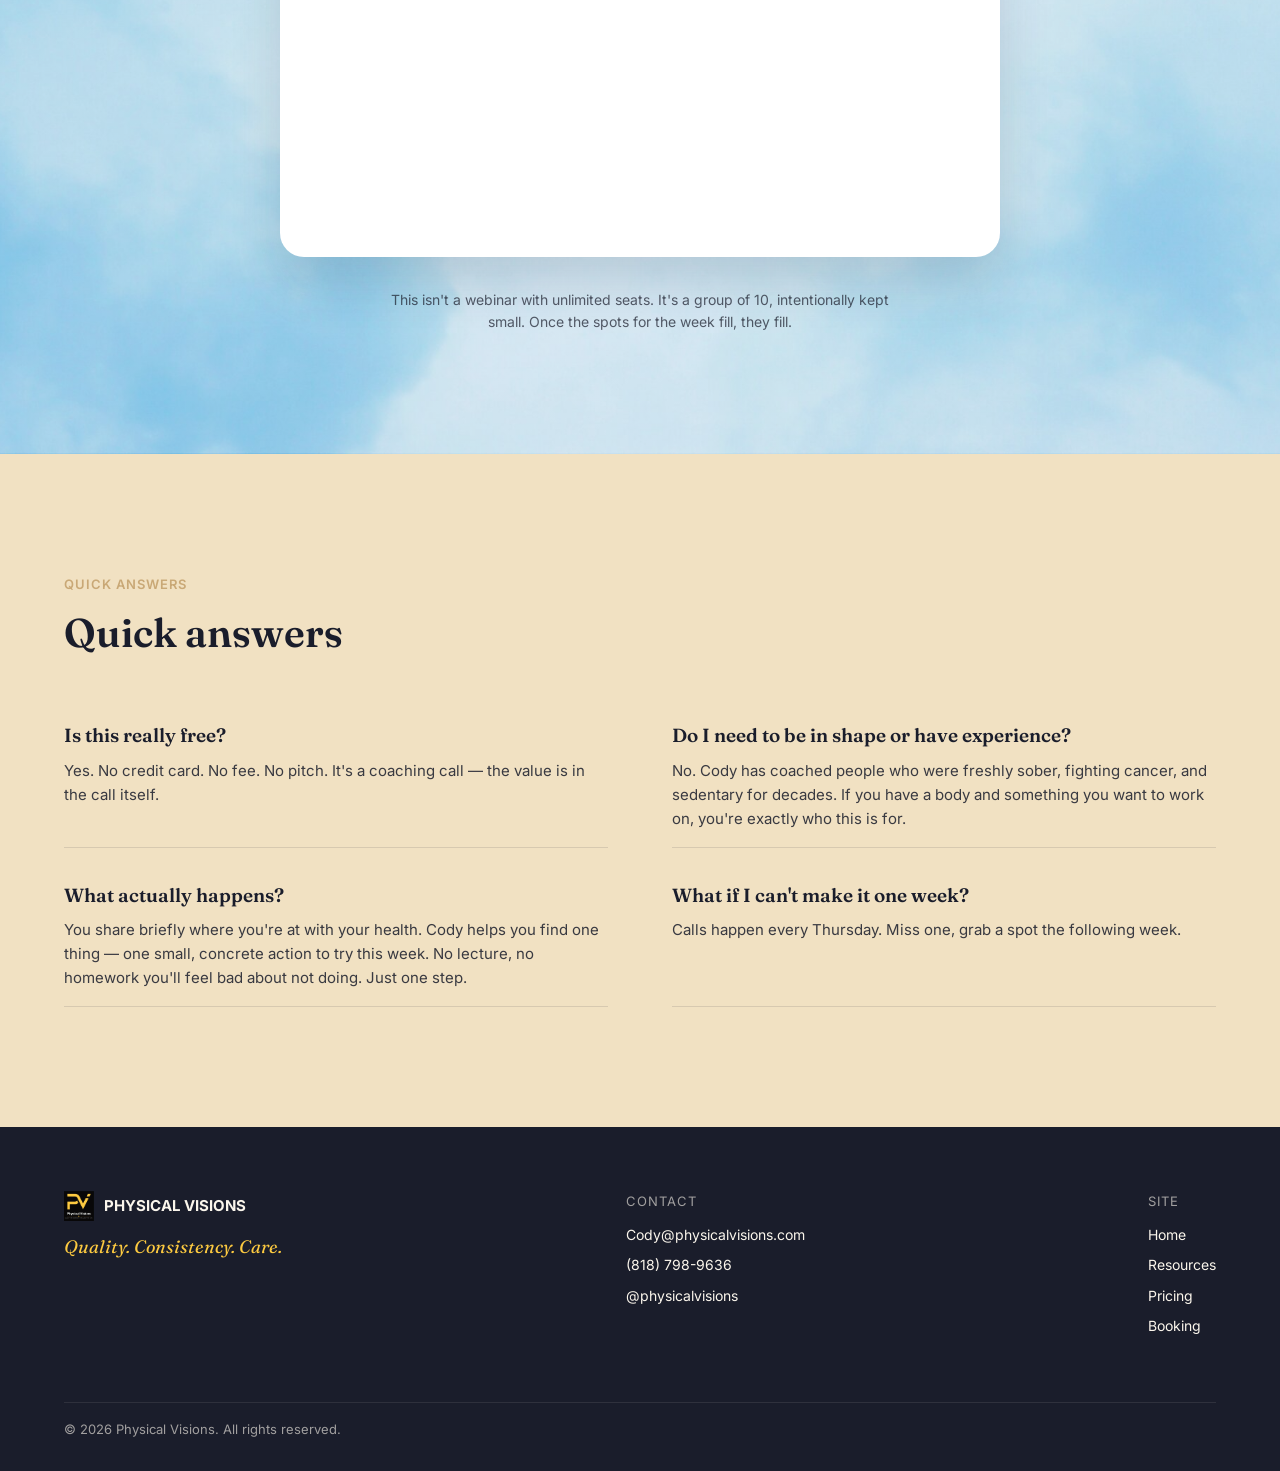
==== commit a7f9b606: "Convert nav/footer to multi-page shell, add shared page-hero/CTA-band components" ====
--- a/index.html
+++ b/index.html
@@ -24,13 +24,13 @@
         <span class="nav-logo-word">PHYSICAL VISIONS</span>
       </div>
       <div class="nav-links" id="nav-links">
-        <a href="#how-it-works">How It Works</a>
-        <a href="#coach">Coach</a>
-        <a href="#results">Results</a>
-        <a href="#faq">FAQ</a>
-        <a href="#booking" class="btn btn-sm nav-links-cta">Book a Call</a>
-      </div>
-      <a href="#booking" class="btn btn-sm nav-cta-desktop">Book a Call</a>
+        <a href="index.html" class="active">Home</a>
+        <a href="resources.html">Resources</a>
+        <a href="pricing.html">Pricing</a>
+        <a href="booking.html">Booking</a>
+        <a href="booking.html" class="btn btn-sm nav-links-cta">Book a Call</a>
+      </div>
+      <a href="booking.html" class="btn btn-sm nav-cta-desktop">Book a Call</a>
       <button type="button" class="nav-toggle" id="nav-toggle" aria-label="Toggle menu" aria-expanded="false" aria-controls="nav-links">
         <span></span><span></span><span></span>
       </button>
@@ -288,9 +288,10 @@
         <div>
           <p class="footer-col-title">Site</p>
           <div class="footer-links">
-            <a href="#how-it-works">How It Works</a>
-            <a href="#coach">Coach</a>
-            <a href="#booking">Book a Call</a>
+            <a href="index.html">Home</a>
+            <a href="resources.html">Resources</a>
+            <a href="pricing.html">Pricing</a>
+            <a href="booking.html">Booking</a>
           </div>
         </div>
       </div>
--- a/styles.css
+++ b/styles.css
@@ -876,3 +876,82 @@
     width: calc(100% - 48px);
   }
 }
+
+/* === SHARED MULTI-PAGE COMPONENTS (T-01) === */
+
+/* Active nav state */
+.nav-links a.active {
+  color: var(--gold);
+  font-weight: 700;
+}
+
+/* -------------------------
+   Page hero — shorter cloud hero for inner pages
+   ------------------------- */
+.page-hero {
+  padding: 24px 64px var(--space-lg);
+  max-width: 720px;
+}
+
+.page-hero .hero-label {
+  display: inline-block;
+  margin-bottom: 20px;
+}
+
+.page-hero-headline {
+  font-family: var(--font-headline);
+  font-optical-sizing: auto;
+  font-weight: 600;
+  font-size: clamp(2rem, 5vw, 3.2rem);
+  line-height: 1.15;
+  letter-spacing: -0.01em;
+  color: var(--dark-text);
+  margin-bottom: 16px;
+}
+
+.page-hero-sub {
+  font-family: var(--font-body);
+  font-size: 17px;
+  line-height: 1.6;
+  color: var(--dark-text);
+  opacity: 0.85;
+  max-width: 520px;
+}
+
+/* -------------------------
+   CTA band — static tan band driving to booking.html
+   ------------------------- */
+.cta-band {
+  background: var(--tan-section);
+  padding: var(--space-lg) 0;
+}
+
+.cta-band .container {
+  display: flex;
+  align-items: center;
+  justify-content: space-between;
+  gap: var(--space-md);
+  flex-wrap: wrap;
+}
+
+.cta-band-heading {
+  font-family: var(--font-headline);
+  font-weight: 600;
+  font-size: 30px;
+  line-height: 1.25;
+  color: var(--dark-text);
+  max-width: 480px;
+}
+
+@media (max-width: 960px) {
+  .page-hero {
+    padding: 20px 24px var(--space-md);
+  }
+
+  .cta-band .container {
+    flex-direction: column;
+    align-items: flex-start;
+    text-align: left;
+  }
+}
+/* === END SHARED MULTI-PAGE COMPONENTS === */
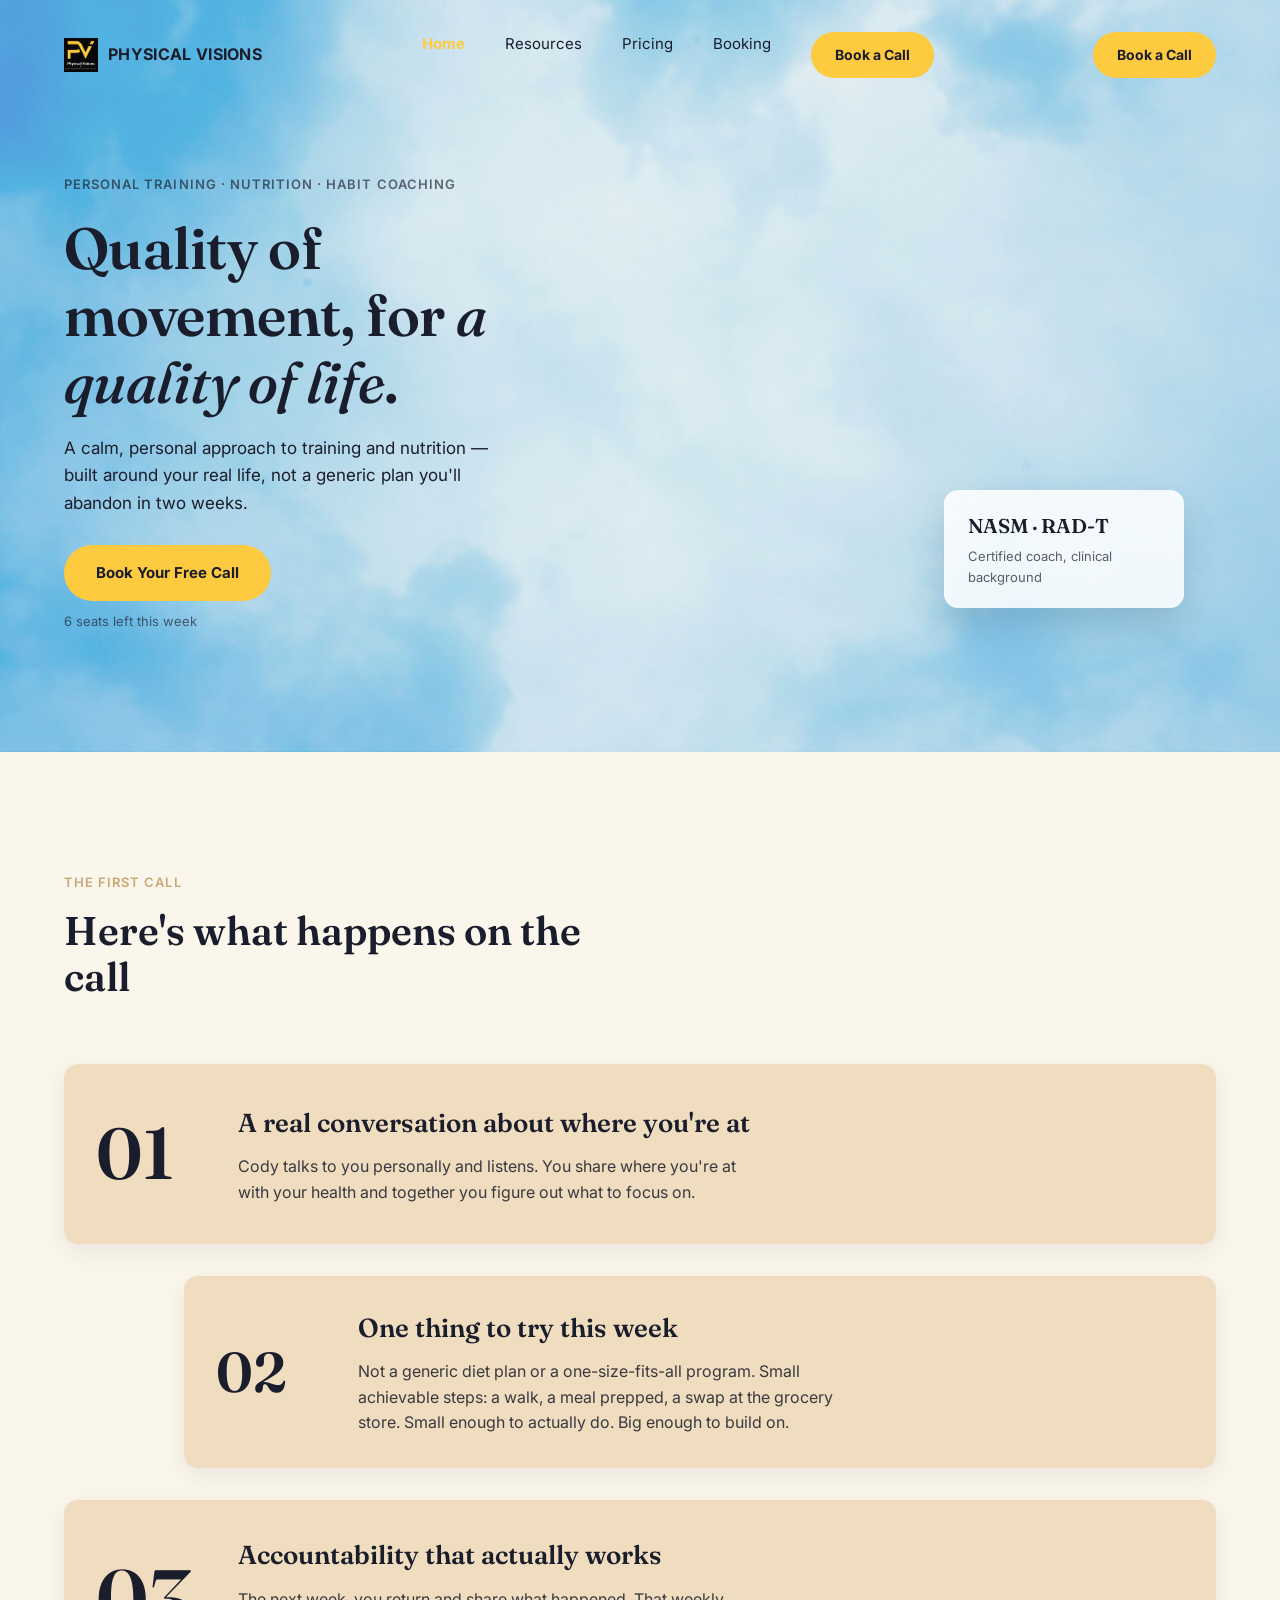
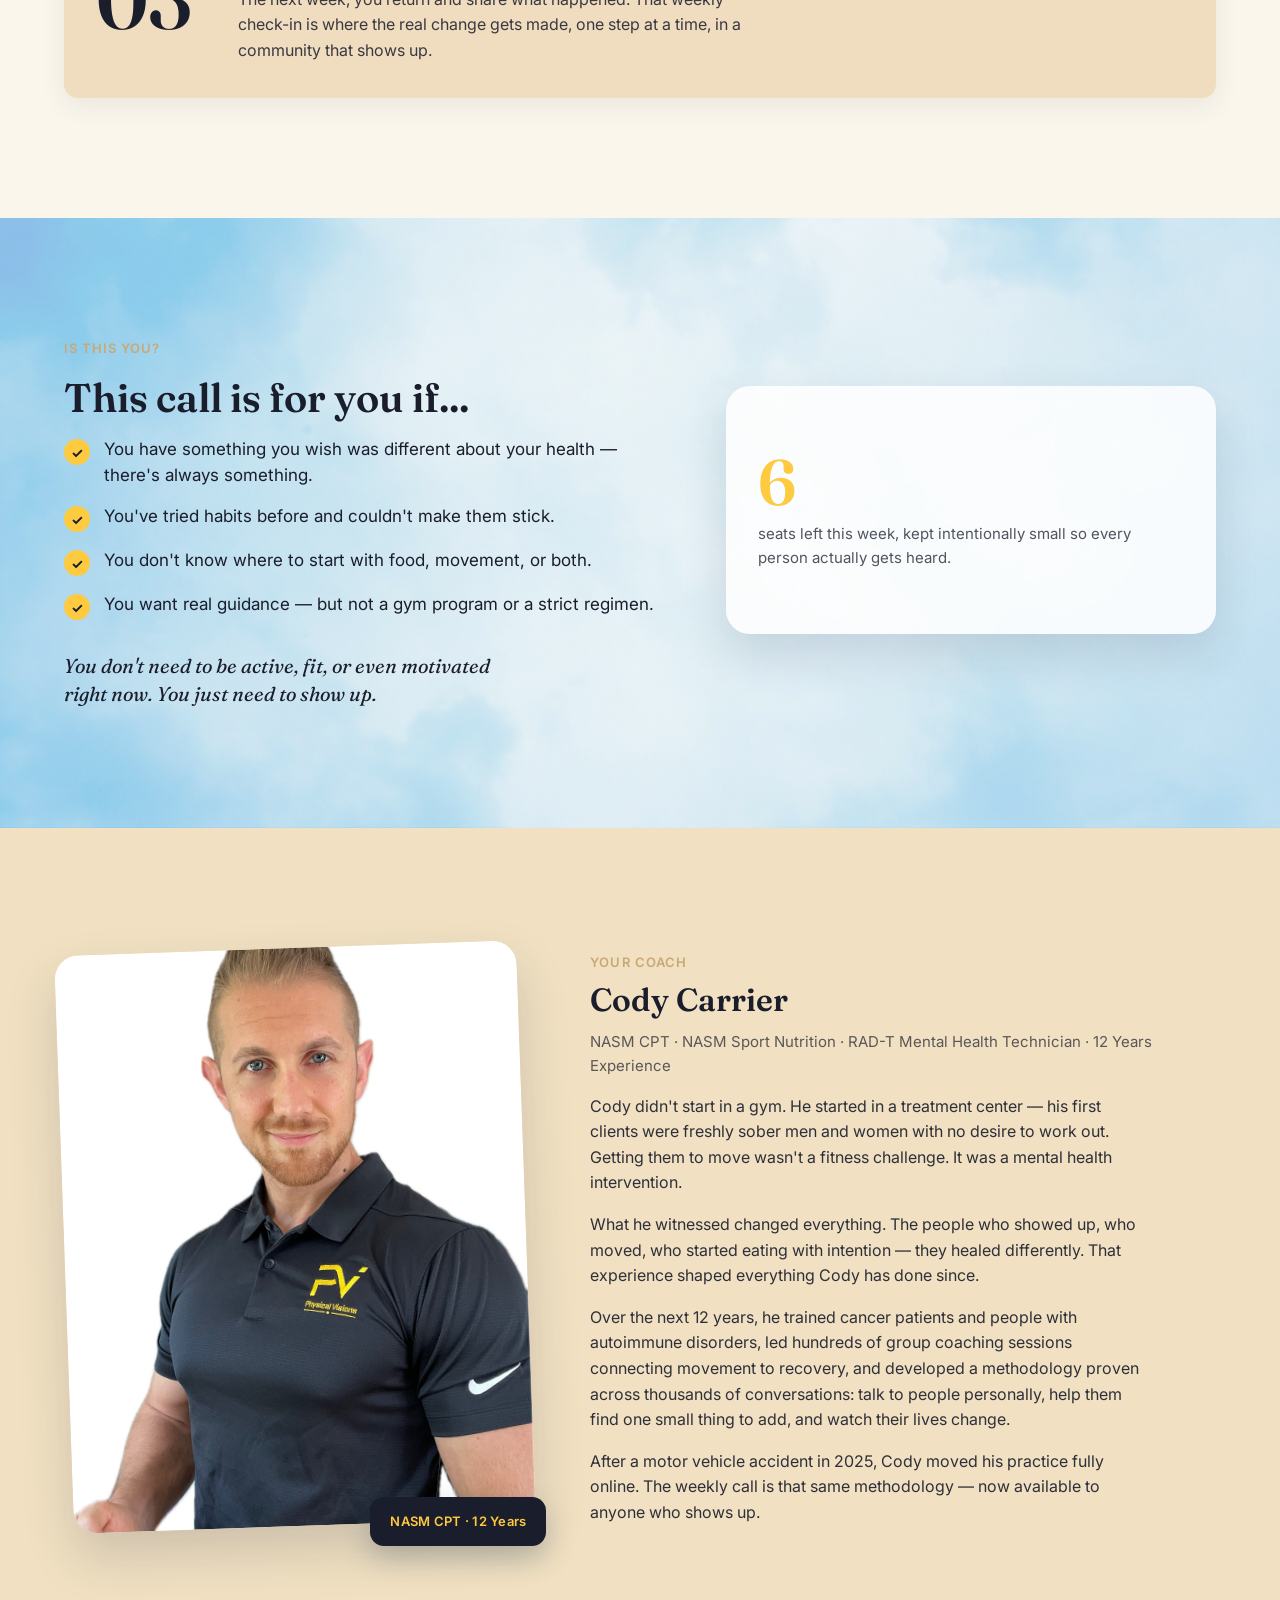
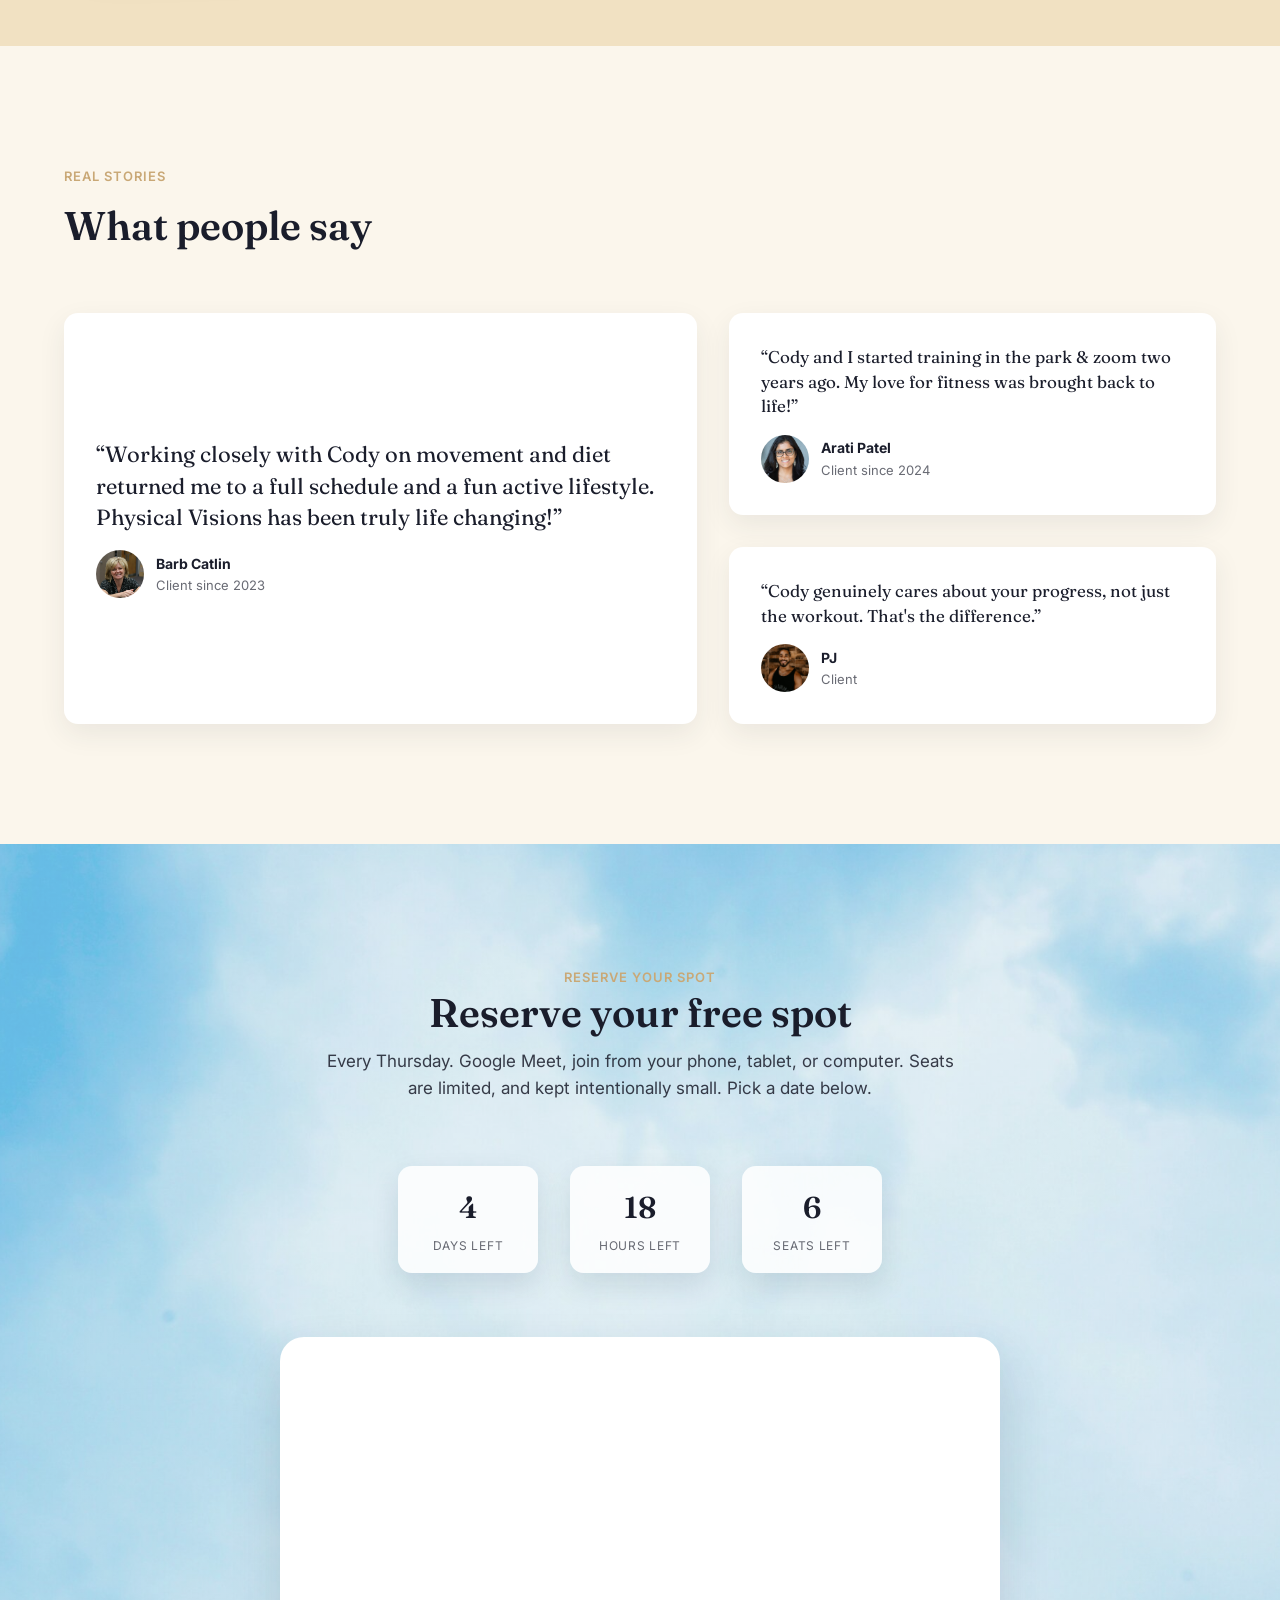
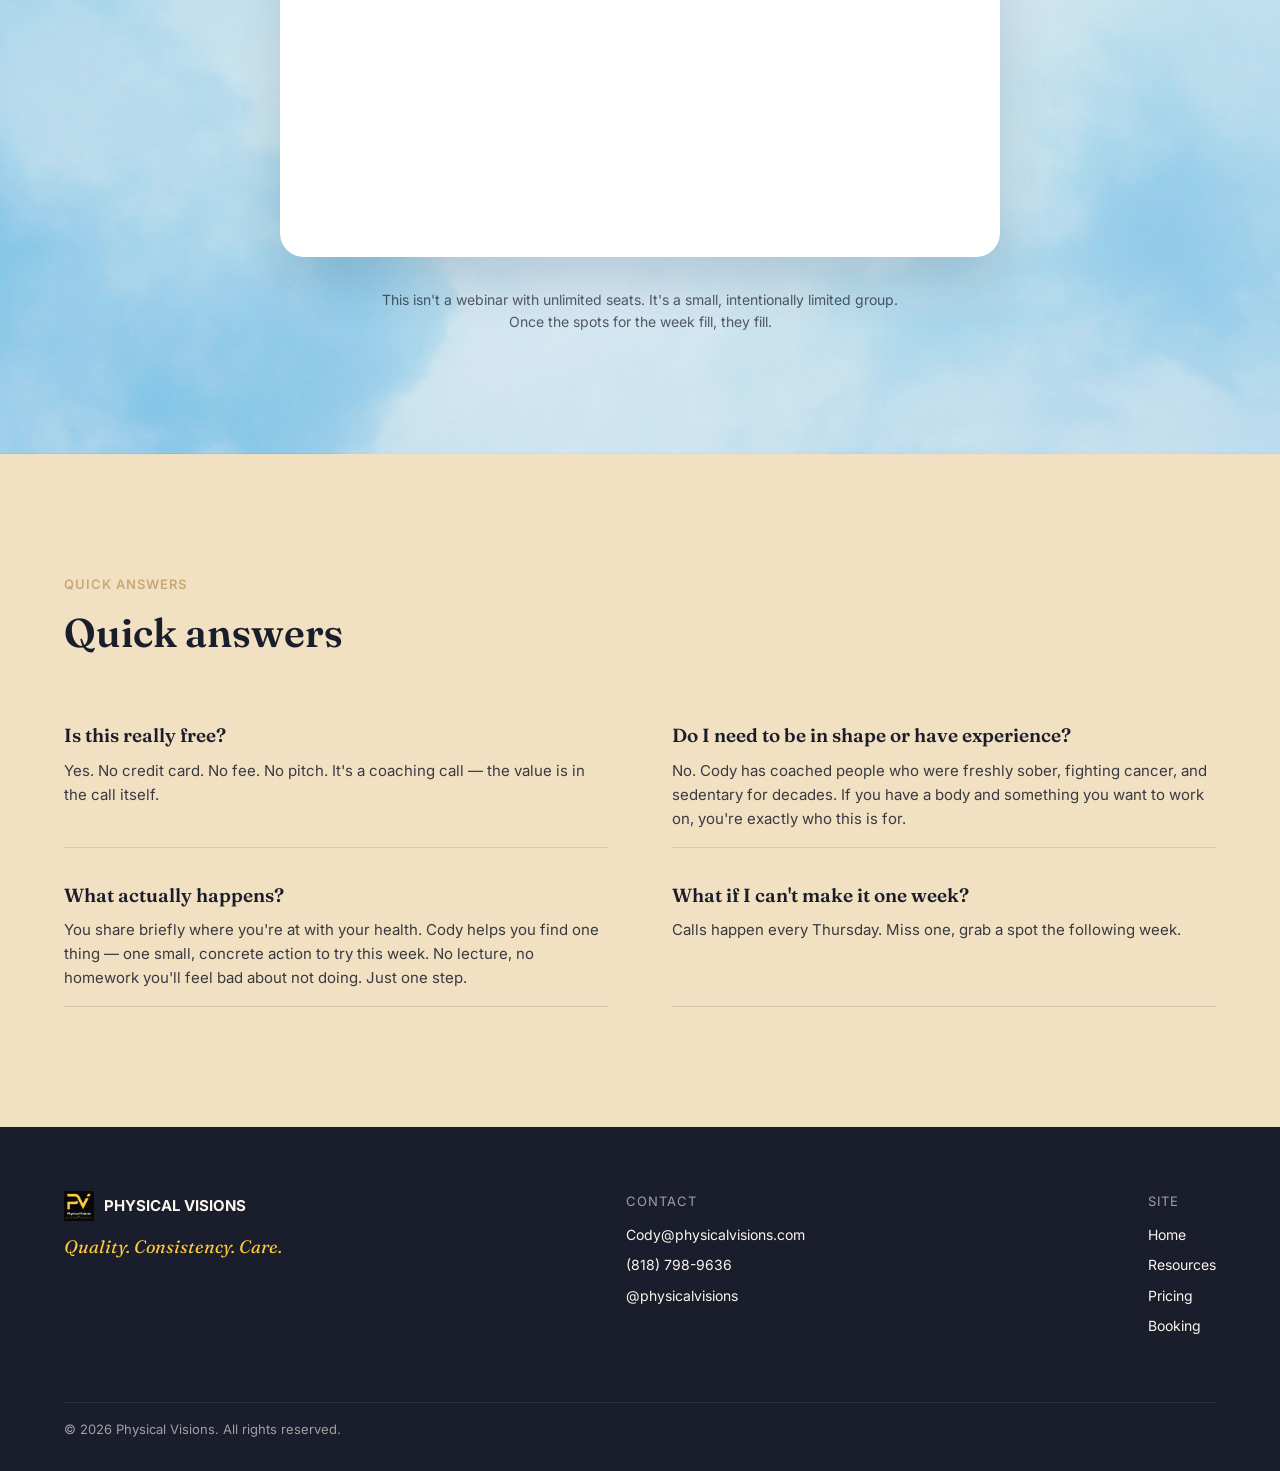
==== commit 27f1ef37: "Fix index.html to stop asserting unconfirmed total weekly seat capacity of 10 Home previously stated" ====
--- a/index.html
+++ b/index.html
@@ -4,7 +4,7 @@
   <meta charset="UTF-8" />
   <meta name="viewport" content="width=device-width, initial-scale=1.0" />
   <title>Physical Visions | Personal Training, Nutrition &amp; Habit Coaching</title>
-  <meta name="description" content="A calm, personal approach to training and nutrition with Cody Carrier, NASM-certified coach. Book a free coaching call — 10 seats, every Thursday." />
+  <meta name="description" content="A calm, personal approach to training and nutrition with Cody Carrier, NASM-certified coach. Book a free coaching call every Thursday, 6 seats left this week." />
   <link rel="stylesheet" href="styles.css" />
   <link rel="icon" href="assets/pv-logo.png" />
   <link rel="preconnect" href="https://fonts.googleapis.com" />
@@ -115,8 +115,8 @@
       </div>
 
       <div class="who-card reveal">
-        <div class="who-card-number">10</div>
-        <div class="who-card-label">seats per call, kept intentionally small so every person actually gets heard.</div>
+        <div class="who-card-number"><span data-seats-left>6</span></div>
+        <div class="who-card-label">seats left this week, kept intentionally small so every person actually gets heard.</div>
       </div>
     </div>
   </section>
@@ -204,7 +204,7 @@
       <div class="booking-header reveal">
         <span class="section-label">Reserve Your Spot</span>
         <h2 class="section-heading">Reserve your free spot</h2>
-        <p class="booking-intro">Every Thursday. 10 seats. Google Meet — join from your phone, tablet, or computer. Pick a date below.</p>
+        <p class="booking-intro">Every Thursday. Google Meet, join from your phone, tablet, or computer. Seats are limited, and kept intentionally small. Pick a date below.</p>
       </div>
 
       <div class="urgency-row reveal">
@@ -217,7 +217,7 @@
           <div class="urgency-label">Hours Left</div>
         </div>
         <div class="urgency-card">
-          <div class="urgency-number"><span data-seats-left>6</span> / 10</div>
+          <div class="urgency-number"><span data-seats-left>6</span></div>
           <div class="urgency-label">Seats Left</div>
         </div>
       </div>
@@ -227,7 +227,7 @@
         <script src="https://link.martechla.com/js/form_embed.js" type="text/javascript"></script>
       </div>
 
-      <p class="booking-note">This isn't a webinar with unlimited seats. It's a group of 10, intentionally kept small. Once the spots for the week fill, they fill.</p>
+      <p class="booking-note">This isn't a webinar with unlimited seats. It's a small, intentionally limited group. Once the spots for the week fill, they fill.</p>
     </div>
   </section>
 
--- a/styles.css
+++ b/styles.css
@@ -955,3 +955,545 @@
   }
 }
 /* === END SHARED MULTI-PAGE COMPONENTS === */
+
+/* === RESOURCES PAGE === */
+
+/* -------------------------
+   Free Call teaser — cloud/moving section, asymmetric
+   ------------------------- */
+.call-teaser {
+  position: relative;
+  background:
+    linear-gradient(rgba(255, 255, 255, 0.45), rgba(255, 255, 255, 0.45)),
+    url('assets/clouds-bg.jpg');
+  background-size: 200% auto, cover;
+  background-position: 0% center, center;
+  animation: cloud-drift 75s ease-in-out infinite alternate;
+  padding: var(--space-xl) 0;
+}
+
+.call-grid {
+  display: grid;
+  grid-template-columns: 1.15fr 0.85fr;
+  gap: var(--space-lg);
+  align-items: center;
+}
+
+.call-body {
+  font-size: 17px;
+  line-height: 1.6;
+  opacity: 0.9;
+  max-width: 520px;
+  margin: var(--space-sm) 0 var(--space-md);
+}
+
+.call-chip {
+  background: rgba(255, 255, 255, 0.85);
+  border-radius: var(--radius-lg);
+  padding: var(--space-md);
+  box-shadow: 0 20px 44px rgba(20, 50, 80, 0.14);
+  animation: gentle-float 6.5s ease-in-out infinite;
+}
+
+.call-chip-title {
+  font-family: var(--font-headline);
+  font-weight: 600;
+  font-size: 26px;
+  color: var(--dark-text);
+}
+
+.call-chip-sub {
+  font-size: 14px;
+  opacity: 0.75;
+  margin-top: 8px;
+}
+
+/* -------------------------
+   Nutrient grid — one featured + two stacked (Food & Mood)
+   ------------------------- */
+.nutrient-grid {
+  display: grid;
+  grid-template-columns: 1.3fr 1fr;
+  gap: var(--space-md);
+}
+
+.nutrient-card {
+  background: #fff;
+  border-radius: var(--radius-md);
+  padding: var(--space-md);
+  box-shadow: 0 10px 28px rgba(42, 46, 64, 0.08);
+}
+
+.nutrient-featured {
+  padding: var(--space-lg) var(--space-md);
+  display: flex;
+  flex-direction: column;
+  justify-content: center;
+}
+
+.nutrient-stack {
+  display: flex;
+  flex-direction: column;
+  gap: var(--space-md);
+}
+
+.nutrient-name {
+  font-family: var(--font-headline);
+  font-weight: 600;
+  font-size: 21px;
+  margin-bottom: 10px;
+  color: var(--dark-text);
+}
+
+.nutrient-featured .nutrient-name {
+  font-size: 26px;
+}
+
+.nutrient-body {
+  font-size: 15px;
+  line-height: 1.6;
+  opacity: 0.85;
+}
+
+/* Tighten spacing when a journey section directly follows another */
+.journey--tight {
+  padding-top: 0;
+}
+
+/* -------------------------
+   Check-in / intake — tan grounded section, GHL placeholder
+   ------------------------- */
+.checkin-grid {
+  display: grid;
+  grid-template-columns: 1fr 1fr;
+  gap: var(--space-lg);
+  align-items: center;
+}
+
+.checkin-card {
+  background: rgba(255, 255, 255, 0.6);
+  border: 1px dashed var(--card-tan-dark);
+  border-radius: var(--radius-lg);
+  padding: var(--space-lg) var(--space-md);
+  display: flex;
+  flex-direction: column;
+  gap: 14px;
+  align-items: flex-start;
+}
+
+.checkin-label {
+  font-family: var(--font-body);
+  font-weight: 700;
+  font-size: 15px;
+  color: var(--dark-text);
+}
+
+.checkin-sub {
+  font-size: 14px;
+  opacity: 0.75;
+}
+
+@media (max-width: 960px) {
+  .call-grid { grid-template-columns: 1fr; }
+  .nutrient-grid { grid-template-columns: 1fr; }
+  .checkin-grid { grid-template-columns: 1fr; }
+}
+/* === END RESOURCES PAGE === */
+
+/* === PRICING PAGE === */
+
+/* -------------------------
+   Shared: pending-price note (softly styled, not blank)
+   ------------------------- */
+.price-pending {
+  display: inline-block;
+  font-family: var(--font-body);
+  font-style: italic;
+  font-size: 13px;
+  color: var(--card-tan-dark);
+  background: rgba(255, 255, 255, 0.6);
+  border: 1px dashed var(--card-tan-dark);
+  border-radius: var(--radius-pill);
+  padding: 5px 14px;
+}
+
+.price-pending--inline {
+  margin-top: 2px;
+}
+
+/* -------------------------
+   Personal Training — asymmetric list + side cards
+   ------------------------- */
+.pt-section {
+  background: var(--cream);
+  padding: var(--space-xl) 0;
+}
+
+.pt-intro {
+  font-family: var(--font-body);
+  font-size: 16px;
+  line-height: 1.6;
+  color: var(--dark-text);
+  opacity: 0.85;
+  max-width: 520px;
+}
+
+.pt-grid {
+  display: grid;
+  grid-template-columns: 1.2fr 0.8fr;
+  gap: var(--space-lg);
+  align-items: start;
+}
+
+.pt-list {
+  display: flex;
+  flex-direction: column;
+  gap: var(--space-sm);
+}
+
+.pt-row {
+  background: var(--card-tan);
+  border-radius: var(--radius-md);
+  padding: var(--space-md);
+  box-shadow: 0 8px 24px rgba(42, 46, 64, 0.08);
+}
+
+.pt-row--accent {
+  border-left: 4px solid var(--gold);
+  padding-left: calc(var(--space-md) - 4px);
+}
+
+.pt-row-head {
+  display: flex;
+  align-items: baseline;
+  justify-content: space-between;
+  gap: var(--space-sm);
+  flex-wrap: wrap;
+}
+
+.pt-row-title {
+  font-family: var(--font-headline);
+  font-weight: 600;
+  font-size: 22px;
+  color: var(--dark-text);
+}
+
+.pt-row-price {
+  font-family: var(--font-headline);
+  font-weight: 600;
+  font-size: 28px;
+  color: var(--dark-text);
+}
+
+.pt-row-unit {
+  font-family: var(--font-body);
+  font-size: 14px;
+  font-weight: 400;
+  opacity: 0.6;
+  margin-left: 2px;
+}
+
+.pt-row-detail {
+  font-family: var(--font-body);
+  font-size: 15px;
+  line-height: 1.6;
+  opacity: 0.85;
+  margin-top: 8px;
+}
+
+.pt-side {
+  display: flex;
+  flex-direction: column;
+  gap: var(--space-md);
+}
+
+.pt-card {
+  position: relative;
+  background: #fff;
+  border-radius: var(--radius-md);
+  padding: var(--space-md);
+  box-shadow: 0 10px 28px rgba(42, 46, 64, 0.08);
+}
+
+.pt-card-label {
+  font-family: var(--font-body);
+  font-weight: 600;
+  font-size: 13px;
+  letter-spacing: 0.06em;
+  text-transform: uppercase;
+  color: var(--card-tan-dark);
+}
+
+.pt-card-price {
+  font-family: var(--font-headline);
+  font-weight: 600;
+  font-size: 34px;
+  color: var(--dark-text);
+  margin-top: 8px;
+}
+
+.pt-card-was {
+  font-size: 18px;
+  font-weight: 400;
+  text-decoration: line-through;
+  opacity: 0.5;
+  margin-left: 8px;
+}
+
+.pt-card-detail {
+  font-family: var(--font-body);
+  font-size: 14px;
+  opacity: 0.8;
+  margin-top: 8px;
+}
+
+.pt-bundle {
+  border: 2px solid var(--gold);
+}
+
+.pt-bundle-badge {
+  position: absolute;
+  top: -14px;
+  right: 20px;
+  background: var(--gold);
+  color: var(--dark-text);
+  font-family: var(--font-body);
+  font-weight: 700;
+  font-size: 12px;
+  padding: 6px 14px;
+  border-radius: var(--radius-pill);
+  box-shadow: 0 6px 16px rgba(253, 202, 64, 0.4);
+}
+
+.pt-cta {
+  margin-top: var(--space-lg);
+}
+
+/* -------------------------
+   Coaching Membership + Add-ons — tan grounded, grouped chunks
+   ------------------------- */
+.membership-section {
+  background: var(--tan-section);
+  padding: var(--space-xl) 0;
+}
+
+.membership-foundation {
+  background: rgba(255, 255, 255, 0.65);
+  border-radius: var(--radius-lg);
+  padding: var(--space-md) var(--space-lg);
+  box-shadow: 0 16px 34px rgba(20, 50, 80, 0.1);
+  margin-bottom: var(--space-lg);
+}
+
+.membership-foundation-head {
+  display: flex;
+  align-items: center;
+  justify-content: space-between;
+  gap: var(--space-sm);
+  flex-wrap: wrap;
+}
+
+.membership-foundation-label {
+  font-family: var(--font-headline);
+  font-weight: 600;
+  font-size: 24px;
+  color: var(--dark-text);
+}
+
+.membership-foundation-detail {
+  font-family: var(--font-body);
+  font-size: 15px;
+  line-height: 1.6;
+  opacity: 0.85;
+  margin-top: 10px;
+  max-width: 620px;
+}
+
+.addon-groups {
+  display: flex;
+  flex-direction: column;
+  gap: var(--space-lg);
+}
+
+.addon-group {
+  padding-top: var(--space-md);
+  border-top: 1px solid rgba(26, 29, 43, 0.14);
+}
+
+.addon-group:first-child {
+  padding-top: 0;
+  border-top: none;
+}
+
+.addon-group-title {
+  display: block;
+  font-family: var(--font-body);
+  font-weight: 600;
+  font-size: 13px;
+  letter-spacing: 0.08em;
+  text-transform: uppercase;
+  color: var(--card-tan-dark);
+  margin-bottom: var(--space-sm);
+}
+
+.addon-row {
+  display: flex;
+  align-items: baseline;
+  justify-content: space-between;
+  gap: var(--space-sm);
+  flex-wrap: wrap;
+}
+
+.addon-name {
+  font-family: var(--font-body);
+  font-weight: 600;
+  font-size: 16px;
+  color: var(--dark-text);
+}
+
+.addon-price {
+  font-family: var(--font-headline);
+  font-weight: 600;
+  font-size: 18px;
+  color: var(--dark-text);
+  white-space: nowrap;
+}
+
+.addon-unit {
+  font-family: var(--font-body);
+  font-size: 13px;
+  font-weight: 400;
+  opacity: 0.65;
+  margin-left: 4px;
+}
+
+.addon-detail {
+  font-family: var(--font-body);
+  font-size: 14px;
+  opacity: 0.75;
+  margin: 4px 0 var(--space-sm);
+}
+
+.addon-group > .addon-detail:last-child {
+  margin-bottom: 0;
+}
+
+/* -------------------------
+   VIP — distinct highlighted block
+   ------------------------- */
+.vip-section {
+  background: var(--cream);
+  padding: var(--space-xl) 0;
+}
+
+.vip-block {
+  display: flex;
+  align-items: stretch;
+  gap: var(--space-lg);
+  background: #fff;
+  border: 2px solid var(--gold);
+  border-radius: var(--radius-lg);
+  padding: var(--space-lg) var(--space-md);
+  box-shadow: 0 20px 44px rgba(20, 50, 80, 0.14);
+  margin-bottom: var(--space-lg);
+}
+
+.vip-item {
+  flex: 1;
+  display: flex;
+  flex-direction: column;
+  gap: 6px;
+}
+
+.vip-item-title {
+  font-family: var(--font-headline);
+  font-weight: 600;
+  font-size: 22px;
+  color: var(--dark-text);
+}
+
+.vip-item-price {
+  font-family: var(--font-headline);
+  font-weight: 600;
+  font-size: 30px;
+  color: var(--dark-text);
+}
+
+.vip-item-unit {
+  font-family: var(--font-body);
+  font-size: 14px;
+  font-weight: 400;
+  opacity: 0.65;
+  margin-left: 2px;
+}
+
+.vip-item-detail {
+  font-family: var(--font-body);
+  font-size: 14px;
+  line-height: 1.6;
+  opacity: 0.85;
+  margin-top: 4px;
+}
+
+.vip-divider {
+  flex-shrink: 0;
+  width: 1px;
+  background: rgba(26, 29, 43, 0.15);
+}
+
+@media (max-width: 960px) {
+  .pt-grid { grid-template-columns: 1fr; }
+  .pt-row--accent { padding-left: var(--space-md); border-left: none; border-top: 4px solid var(--gold); }
+  .vip-block { flex-direction: column; }
+  .vip-divider { width: 100%; height: 1px; }
+  .membership-foundation-head { flex-direction: column; align-items: flex-start; }
+}
+/* === END PRICING PAGE === */
+
+/* === BOOKING PAGE === */
+
+/* -------------------------
+   Capacity bar — static, real numerator only, no computed fill %
+   ------------------------- */
+.capacity-bar {
+  max-width: 560px;
+  margin: 0 auto var(--space-lg);
+  background: rgba(255, 255, 255, 0.85);
+  border-radius: var(--radius-md);
+  padding: var(--space-sm) var(--space-md);
+  box-shadow: 0 12px 28px rgba(20, 50, 80, 0.12);
+}
+
+.capacity-bar p {
+  font-family: var(--font-body);
+  font-size: 14px;
+  color: var(--dark-text);
+  margin-bottom: 10px;
+}
+
+.capacity-track {
+  background: rgba(26, 29, 43, 0.12);
+  border-radius: var(--radius-pill);
+  height: 8px;
+  overflow: hidden;
+}
+
+.capacity-fill {
+  height: 100%;
+}
+
+/* Indeterminate pattern — total capacity is unconfirmed, so this
+   deliberately does NOT render as a computed percentage fill. */
+.capacity-fill--unknown {
+  width: 100%;
+  border-radius: var(--radius-pill);
+  opacity: 0.5;
+  background: repeating-linear-gradient(
+    135deg,
+    var(--gold) 0px,
+    var(--gold) 8px,
+    transparent 8px,
+    transparent 16px
+  );
+}
+/* === END BOOKING PAGE === */
